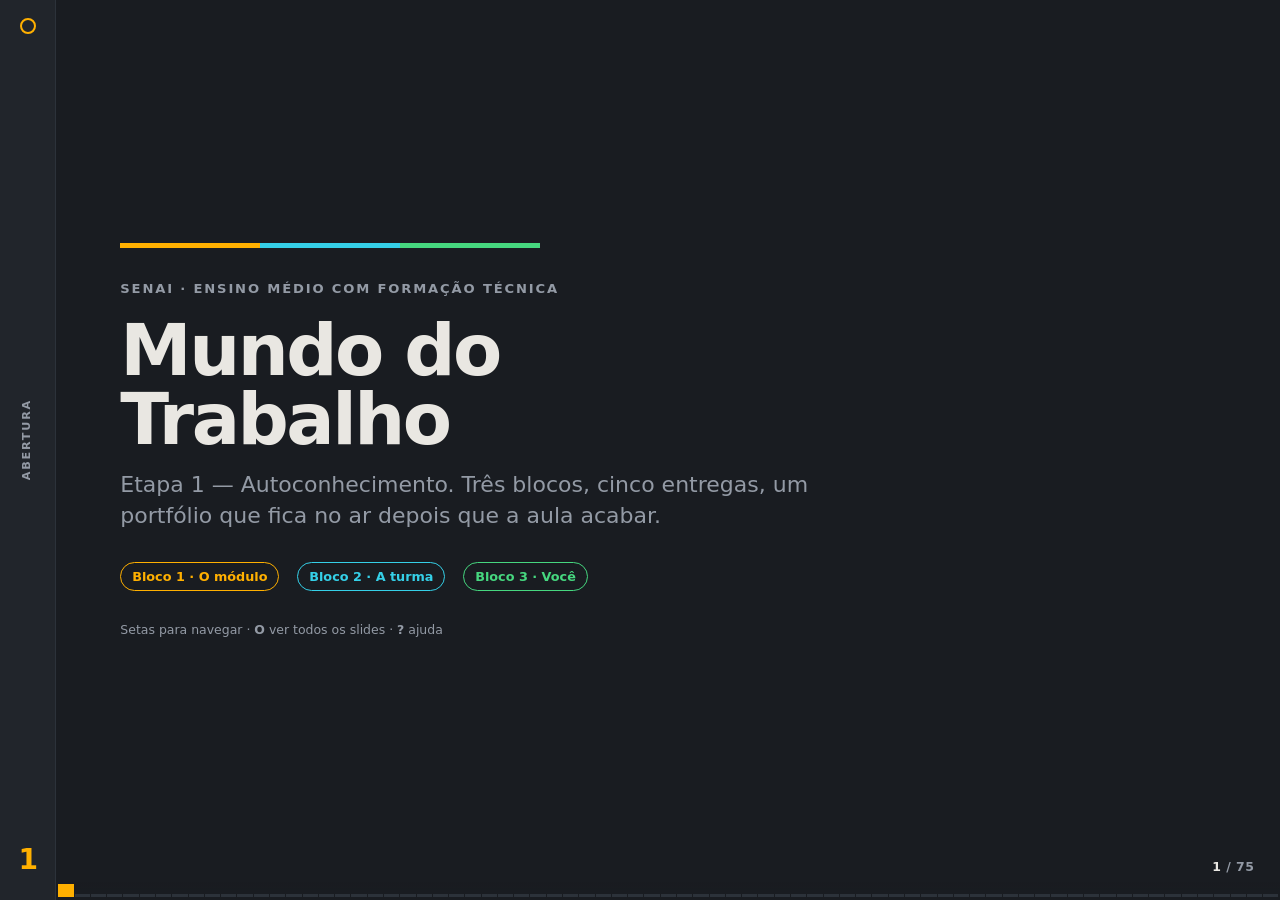
==== index.html @ 7ac19c5e "Apresentacao da Etapa 1 - Autoconhecimento Adaptacao das paginas 19 a 55 do Livro do Estudante (Mund" ====
<!doctype html>
<html lang="pt-BR" data-theme="dark">
<head>
<meta charset="utf-8">
<meta name="viewport" content="width=device-width,initial-scale=1">
<title>Mundo do Trabalho — Etapa 1: Autoconhecimento</title>
<meta name="description" content="Apresentação da Etapa 1 do módulo Mundo do Trabalho, adaptada para a Geração Alpha.">
<link rel="stylesheet" href="assets/style.css">
</head>
<body>

<!-- ====================== CROMO ====================== -->
<aside class="rail" aria-hidden="true">
  <span class="rail__mark"></span>
  <span class="rail__name"></span>
  <span class="rail__num">1</span>
</aside>

<div class="ticks" role="navigation" aria-label="Progresso da apresentação"></div>
<div class="counter" aria-live="off"></div>

<main class="deck">

<!-- ============================================================ ABERTURA -->

<section class="slide slide--cover" data-block="1" data-blockname="ABERTURA" data-title="Capa">
  <div class="slide__body stack-loose">
    <div class="cover__rule"></div>
    <div class="stack">
      <p class="tagline">SENAI · ENSINO MÉDIO COM FORMAÇÃO TÉCNICA</p>
      <h1 class="display">Mundo do<br>Trabalho</h1>
      <p class="subtitle">Etapa 1 — Autoconhecimento. Três blocos, cinco entregas, um portfólio que fica no ar depois que a aula acabar.</p>
    </div>
    <div class="row">
      <span class="chip chip--sinal">Bloco 1 · O módulo</span>
      <span class="chip chip--digital">Bloco 2 · A turma</span>
      <span class="chip chip--voce">Bloco 3 · Você</span>
    </div>
    <p class="tiny">Setas para navegar · <b>O</b> ver todos os slides · <b>?</b> ajuda</p>
  </div>
</section>

<section class="slide" data-block="1" data-blockname="ABERTURA" data-title="Roteiro">
  <div class="slide__body stack-loose">
    <h2 class="title">O caminho até a entrega</h2>
    <div class="grid grid-3">
      <div class="panel panel--sinal stack-tight" data-reveal="1">
        <p class="tagline sinal">BLOCO 1</p>
        <p class="panel__head">Como o módulo funciona</p>
        <p class="small">As três etapas, o que se avalia, e por que seu portfólio vai ser um repositório no GitHub.</p>
      </div>
      <div class="panel panel--digital stack-tight" data-reveal="2">
        <p class="tagline digital">BLOCO 2</p>
        <p class="panel__head">Conhecendo a galera</p>
        <p class="small">Quem é a Geração Alpha, o glossário do módulo e as dinâmicas para a turma se conhecer.</p>
      </div>
      <div class="panel panel--voce stack-tight" data-reveal="3">
        <p class="tagline voce">BLOCO 3</p>
        <p class="panel__head">Autoconhecimento</p>
        <p class="small">As cinco atividades que valem 100 pontos e vão parar na sua landing page.</p>
      </div>
    </div>
    <p class="lead muted" data-reveal="4">No fim de tudo você vai ter um link seu, público, que responde a pergunta mais difícil de uma entrevista: <strong>quem é você?</strong></p>
  </div>
</section>

<!-- ============================================================ BLOCO 1 -->

<section class="slide slide--opener" data-block="1" data-blockname="MUNDO DO TRABALHO" data-title="▸ Abertura do Bloco 1">
  <span class="opener__num">1</span>
  <div class="slide__body stack">
    <div class="hazard"></div>
    <p class="tagline">BLOCO 1</p>
    <h2 class="display">Mundo do<br>Trabalho</h2>
    <p class="subtitle">O que é este módulo, como ele avalia você e onde o seu trabalho vai morar.</p>
  </div>
</section>

<section class="slide" data-block="1" data-blockname="MUNDO DO TRABALHO" data-title="PARTIU! O que é o módulo">
  <div class="slide__body stack-loose">
    <span class="marker">PARTIU!</span>
    <h2 class="title">200 horas para descobrir o que você quer fazer da vida</h2>
    <div class="grid grid--wide-left">
      <p class="lead">O Mundo do Trabalho abre todos os itinerários formativos do novo Ensino Médio. Ele funciona por <strong>desafios</strong>: em vez de decorar conteúdo, você produz coisas — e cada coisa produzida revela algo sobre você.</p>
      <div class="panel panel--sinal stack-tight">
        <p class="panel__head">O objetivo final</p>
        <p class="small">Construir um <strong>Projeto de Vida e Carreira</strong> baseado em quem você realmente é, não no que parece render mais.</p>
      </div>
    </div>
  </div>
  <p class="src">Livro do Estudante, p. 19</p>
</section>

<section class="slide" data-block="1" data-blockname="MUNDO DO TRABALHO" data-title="As três etapas">
  <div class="slide__body stack-loose">
    <h2 class="title">Três etapas, nesta ordem</h2>
    <div class="grid grid-3">
      <button class="flip" data-reveal="1">
        <span class="flip__inner"><span class="flip__face flip__face--front">
          <span class="tagline">ETAPA 1</span>
          <span class="flip__word">Autoconhecimento</span>
          <span class="flip__hint">Clique para ver os objetivos</span>
        </span><span class="flip__face flip__face--back">
          <span class="flip__text">Identificar interesses, sonhos e perspectivas · refletir sobre valores e crenças · reconhecer talentos e habilidades · entender sua singularidade.</span>
        </span></span>
      </button>
      <button class="flip flip--digital" data-reveal="2">
        <span class="flip__inner"><span class="flip__face flip__face--front">
          <span class="tagline">ETAPA 2</span>
          <span class="flip__word">Mundo do Trabalho</span>
          <span class="flip__hint">Clique para ver os objetivos</span>
        </span><span class="flip__face flip__face--back">
          <span class="flip__text">Informação profissional · desenvolvimento das competências exigidas de quem vai trabalhar nos próximos 40 anos.</span>
        </span></span>
      </button>
      <button class="flip flip--voce" data-reveal="3">
        <span class="flip__inner"><span class="flip__face flip__face--front">
          <span class="tagline">ETAPA 3</span>
          <span class="flip__word">Projeto de Vida e Carreira</span>
          <span class="flip__hint">Clique para ver os objetivos</span>
        </span><span class="flip__face flip__face--back">
          <span class="flip__text">Transformar interesses, talentos e potencialidades em um plano concreto — com itinerário, prazo e primeiro passo.</span>
        </span></span>
      </button>
    </div>
    <p class="lead muted" data-reveal="4">Você está começando a Etapa 1 hoje.</p>
  </div>
  <p class="src">Livro do Estudante, p. 19–21</p>
</section>

<section class="slide" data-block="1" data-blockname="MUNDO DO TRABALHO" data-title="Etapa 1 — objetivos">
  <div class="slide__body stack-loose">
    <span class="marker">SE LIGA!</span>
    <h2 class="title">O que a Etapa 1 quer de você</h2>
    <ul class="list">
      <li data-reveal="1">Identificar seus interesses, sonhos, desejos e perspectivas de futuro</li>
      <li data-reveal="2">Refletir sobre os valores e crenças que você carrega — inclusive os que você nunca escolheu</li>
      <li data-reveal="3">Reconhecer talentos, habilidades e inclinações profissionais</li>
      <li data-reveal="4">Melhorar sua relação consigo mesmo e com os outros</li>
      <li data-reveal="5">Entender que você é singular — e que isso importa na hora de escolher um caminho</li>
    </ul>
    <p class="lead voce" data-reveal="6">Dedique tempo a se conhecer. As profissões mudam o tempo todo; você é a única constante do seu projeto.</p>
  </div>
  <p class="src">Livro do Estudante, p. 19</p>
</section>

<section class="slide" data-block="1" data-blockname="MUNDO DO TRABALHO" data-title="Etapa 2 — objetivos">
  <div class="slide__body stack-loose">
    <h2 class="title">O que vem na Etapa 2</h2>
    <div class="grid grid--asym">
      <ul class="list list--digital">
        <li data-reveal="1">Informação profissional: o que cada profissão realmente faz no dia a dia</li>
        <li data-reveal="2">Desenvolvimento das competências que o mercado vai exigir de você</li>
      </ul>
      <div class="panel panel--digital stack-tight" data-reveal="3">
        <p class="panel__head">Por que isso existe</p>
        <p class="small">Ninguém escolhe bem o que não conhece. A maioria das pessoas conhece umas 20 profissões — existem milhares. A Etapa 2 amplia esse repertório antes de você decidir.</p>
      </div>
    </div>
  </div>
  <p class="src">Livro do Estudante, p. 20</p>
</section>

<section class="slide" data-block="1" data-blockname="MUNDO DO TRABALHO" data-title="Etapa 3 — objetivos">
  <div class="slide__body stack-loose">
    <h2 class="title">E na Etapa 3 você monta o plano</h2>
    <p class="lead" data-reveal="1">Você vai transformar seus interesses, talentos, desejos e potencialidades em um <strong>itinerário formativo</strong>: o que estudar, em que ordem, até onde ir.</p>
    <div class="panel panel--voce stack-tight" data-reveal="2">
      <p class="panel__head">Um aviso honesto</p>
      <p class="lead">Esse plano vai mudar. Provavelmente várias vezes. Isso não é falha do plano — é a função dele. Ele serve como ponto de partida e como registro do que você pensava quando começou.</p>
    </div>
  </div>
  <p class="src">Livro do Estudante, p. 21–22</p>
</section>

<section class="slide" data-block="1" data-blockname="MUNDO DO TRABALHO" data-title="O trabalho muda enquanto você estuda">
  <div class="slide__body stack-loose">
    <h2 class="title">O trabalho vai mudar enquanto você estuda</h2>
    <div class="grid grid-3">
      <div class="panel stack-tight" data-reveal="1">
        <p class="panel__head sinal">Profissões que somem</p>
        <p class="small">Tarefas repetitivas e previsíveis são as primeiras a serem automatizadas. Caixa de banco, digitador, operador de telemarketing.</p>
      </div>
      <div class="panel stack-tight" data-reveal="2">
        <p class="panel__head digital">Profissões que mudam de pele</p>
        <p class="small">Continuam existindo, mas com outras ferramentas. Um projetista hoje não desenha como desenhava há dez anos; um radiologista trabalha com IA lendo exames junto.</p>
      </div>
      <div class="panel stack-tight" data-reveal="3">
        <p class="panel__head voce">Profissões que nascem</p>
        <p class="small">Engenheiro de prompt, especialista em ética de IA, técnico em manutenção de drones, gestor de comunidade. Nenhuma existia quando seus pais escolheram carreira.</p>
      </div>
    </div>
    <p class="lead" data-reveal="4">Por isso a pergunta deste módulo não é <em>"que profissão você quer?"</em>. É <strong>"que tipo de problema você gosta de resolver?"</strong> — essa resposta sobrevive às mudanças.</p>
  </div>
  <p class="src">Livro do Estudante, p. 21 · exemplos atualizados</p>
</section>

<section class="slide" data-block="1" data-blockname="MUNDO DO TRABALHO" data-title="DEMORÔ! e BORA LÁ!">
  <div class="slide__body stack-loose">
    <h2 class="title">Como cada etapa funciona na prática</h2>
    <div class="grid grid-2">
      <div class="panel panel--sinal stack" data-reveal="1">
        <span class="marker">DEMORÔ!</span>
        <p class="panel__head">Abre a etapa com uma situação desafiadora</p>
        <p class="small">É o problema que você precisa resolver até o fim da etapa. Tudo o que vem depois serve para chegar lá.</p>
      </div>
      <div class="panel panel--sinal stack" data-reveal="2">
        <span class="marker">BORA LÁ!</span>
        <p class="panel__head">Cada estratégia para chegar lá</p>
        <p class="small">São as atividades. Cada uma produz um resultado concreto — e todo resultado entra no portfólio.</p>
      </div>
    </div>
    <p class="lead muted" data-reveal="3">Nada aqui é atividade solta. Tudo aponta para a mesma entrega.</p>
  </div>
  <p class="src">Livro do Estudante, p. 22</p>
</section>

<section class="slide" data-block="1" data-blockname="MUNDO DO TRABALHO" data-title="Capacidades socioemocionais">
  <div class="slide__body stack-loose">
    <h2 class="title">Três capacidades avaliadas o módulo inteiro</h2>
    <div class="grid grid-3">
      <button class="flip">
        <span class="flip__inner"><span class="flip__face flip__face--front">
          <span class="flip__word">Autonomia</span>
          <span class="flip__hint">Clique para a definição</span>
        </span><span class="flip__face flip__face--back">
          <span class="flip__text">Tomar as próprias decisões, fazer escolhas e agir com independência. É a capacidade de gerir a própria vida com os próprios meios e princípios.</span>
        </span></span>
      </button>
      <button class="flip flip--digital">
        <span class="flip__inner"><span class="flip__face flip__face--front">
          <span class="flip__word">Trabalho em equipe</span>
          <span class="flip__hint">Clique para a definição</span>
        </span><span class="flip__face flip__face--back">
          <span class="flip__text">Manter relações que funcionam: compartilhar informação, trabalhar em parceria, dar e receber feedback, e puxar os outros para a decisão em vez de decidir sozinho.</span>
        </span></span>
      </button>
      <button class="flip flip--voce">
        <span class="flip__inner"><span class="flip__face flip__face--front">
          <span class="flip__word">Resolução de problemas</span>
          <span class="flip__hint">Clique para a definição</span>
        </span><span class="flip__face flip__face--back">
          <span class="flip__text">Executar um trabalho complexo e não rotineiro, para o qual ainda não existe solução conhecida. Ou seja: lidar com o que ninguém te ensinou.</span>
        </span></span>
      </button>
    </div>
    <p class="lead muted">Estas três são, hoje, o que uma máquina ainda não faz por você.</p>
  </div>
  <p class="src">Livro do Estudante, p. 22–23 (Quadro 4)</p>
</section>

<section class="slide" data-block="1" data-blockname="MUNDO DO TRABALHO" data-title="Como você é avaliado">
  <div class="slide__body stack-loose">
    <h2 class="title">Quem avalia o quê</h2>
    <ul class="list">
      <li data-reveal="1"><strong>Você avalia você.</strong> Autoavaliação com base em critérios e rubricas — não em achismo</li>
      <li data-reveal="2"><strong>A equipe avalia a equipe.</strong> Feita em conjunto, com todos presentes</li>
      <li data-reveal="3"><strong>Você avalia os resultados.</strong> Avaliação crítica e individual do que foi produzido</li>
      <li data-reveal="4"><strong>O docente avalia desempenho e resultado.</strong> Usando as três avaliações acima e o seu portfólio</li>
    </ul>
    <p class="lead" data-reveal="5">Repare que <strong>três das quatro avaliações são suas</strong>. Isso é a capacidade "autonomia" sendo treinada na prática.</p>
  </div>
  <p class="src">Livro do Estudante, p. 23</p>
</section>

<section class="slide" data-block="1" data-blockname="MUNDO DO TRABALHO" data-title="O que é portfólio">
  <div class="slide__body stack-loose">
    <h2 class="title">O que é um portfólio</h2>
    <div class="panel panel--sinal">
      <p class="lead">A compilação de <strong>todos</strong> os trabalhos que você realizou: resultados concretizados, registros de visita, resumos, projetos, desenhos, fotos, áudios, vídeos, relatórios e anotações. Pode incluir também ensaios autorreflexivos — textos em que você discute como a experiência mudou a sua vida.</p>
    </div>
    <p class="lead" data-reveal="1">O portfólio não é a pasta onde você guarda o que já fez. É o instrumento que te obriga a <strong>olhar para o que você fez e avaliar</strong>.</p>
  </div>
  <p class="src">Livro do Estudante, p. 24</p>
</section>

<section class="slide" data-block="1" data-blockname="MUNDO DO TRABALHO" data-title="★ Seu portfólio é um repositório GitHub">
  <div class="slide__body stack-loose">
    <span class="marker marker--digital">SE LIGA!</span>
    <h2 class="display">Seu portfólio vai ser<br>um repositório do GitHub</h2>
    <div class="code" style="border-left-color:var(--voce)">portfolio-mundo-trabalho</div>
    <p class="lead">O livro diz que o portfólio pode ser físico ou digital. Nesta turma ele é digital, público e versionado — porque é assim que o trabalho técnico circula no mundo real.</p>
  </div>
  <p class="src">Livro do Estudante, p. 24 · formato definido pela turma</p>
</section>

<section class="slide" data-block="1" data-blockname="MUNDO DO TRABALHO" data-title="Por que GitHub">
  <div class="slide__body stack-loose">
    <h2 class="title">Por que GitHub e não uma pasta no Drive</h2>
    <div class="grid grid-2">
      <div class="panel panel--digital stack-tight" data-reveal="1">
        <p class="panel__head">Tem endereço próprio</p>
        <p class="small">Um link que você manda numa entrevista, numa inscrição de estágio, num processo seletivo. Pasta compartilhada não impressiona ninguém.</p>
      </div>
      <div class="panel panel--digital stack-tight" data-reveal="2">
        <p class="panel__head">Guarda o histórico</p>
        <p class="small">Cada commit tem data. No fim do módulo dá para ver a sua evolução, não só o resultado final. Isso é prova de percurso.</p>
      </div>
      <div class="panel panel--digital stack-tight" data-reveal="3">
        <p class="panel__head">É onde o trabalho técnico vive</p>
        <p class="small">Você está num curso técnico. Aprender a versionar e publicar não é extra — é a ferramenta básica da área.</p>
      </div>
      <div class="panel panel--digital stack-tight" data-reveal="4">
        <p class="panel__head">Não some</p>
        <p class="small">Gratuito, público e fora do seu computador. Se o notebook morrer na semana da entrega, o portfólio continua lá.</p>
      </div>
    </div>
  </div>
</section>

<section class="slide" data-block="1" data-blockname="MUNDO DO TRABALHO" data-title="Criando o repositório">
  <div class="slide__body stack-loose">
    <span class="marker marker--digital">BORA LÁ!</span>
    <h2 class="title">Criando o repositório</h2>
    <ul class="list list--steps">
      <li data-reveal="1">Crie sua conta em <strong>github.com</strong> — use um nome de usuário que você não tenha vergonha de mostrar daqui a cinco anos</li>
      <li data-reveal="2">Clique em <strong>New repository</strong></li>
      <li data-reveal="3">Nome do repositório: <code class="digital">portfolio-mundo-trabalho</code> — exatamente assim, minúsculo e com hífens</li>
      <li data-reveal="4">Marque <strong>Public</strong>. Portfólio privado não é portfólio</li>
      <li data-reveal="5">Marque <strong>Add a README file</strong> e clique em <strong>Create repository</strong></li>
    </ul>
  </div>
</section>

<section class="slide" data-block="1" data-blockname="MUNDO DO TRABALHO" data-title="A estrutura de pastas">
  <div class="slide__body stack-loose">
    <h2 class="title">A estrutura que o repositório vai ter</h2>
    <div class="code">portfolio-mundo-trabalho/
<span class="c-key">├── index.html</span>              <span class="c-dim">sua landing page</span>
<span class="c-key">├── README.md</span>               <span class="c-dim">índice das entregas</span>
├── 02-capa-do-album/
│   ├── capa.png
│   ├── tracklist.md
│   └── <span class="c-key">PROCESSO.md</span>
├── 03-dashboard/
├── 04-arvore-profissoes/
└── 05-ancoras-manifesto/</div>
    <p class="lead muted">Uma pasta por entrega. Sempre o mesmo padrão. Quem abre o seu repositório entende em cinco segundos onde está cada coisa.</p>
  </div>
</section>

<section class="slide" data-block="1" data-blockname="MUNDO DO TRABALHO" data-title="O que é vibe coding">
  <div class="slide__body stack-loose">
    <h2 class="title">Vibe coding</h2>
    <div class="grid grid--wide-left">
      <div class="stack">
        <p class="lead">Você descreve em português o que quer, a IA escreve o código, você testa, não gosta de uma parte, pede para mudar. Repete até ficar bom.</p>
        <p class="lead"><strong>Quem decide ainda é você.</strong> A IA não sabe quem você é, que cor você gosta, o que você quer mostrar primeiro. Ela só escreve rápido.</p>
      </div>
      <div class="panel panel--digital stack-tight">
        <p class="panel__head">Ferramentas</p>
        <p class="small">ChatGPT · Gemini · Copilot · v0. Qualquer uma serve. O que muda o resultado é a qualidade do que você pede.</p>
      </div>
    </div>
    <div class="panel panel--sinal" data-reveal="1">
      <p class="lead">Regra da turma: <strong>você precisa entender cada parte do código que publicar</strong>. Se não entendeu, pergunte à IA o que aquilo faz antes de aceitar. Publicar o que você não entende é colar, não é vibe coding.</p>
    </div>
  </div>
</section>

<section class="slide" data-block="1" data-blockname="MUNDO DO TRABALHO" data-title="★ O prompt da landing page">
  <div class="slide__body stack">
    <span class="marker marker--digital">BORA LÁ!</span>
    <h2 class="title">O prompt inicial da sua landing page</h2>
    <div class="code" id="prompt-landing">Crie uma landing page em um único arquivo index.html (HTML e CSS juntos, sem
bibliotecas externas) que me apresente. Sobre mim:

- Nome: [SEU NOME]
- Idade e cidade: [PREENCHA]
- Curso técnico: [PREENCHA]
- Três coisas que me definem: [PREENCHA]
- O que eu quero fazer no futuro: [PREENCHA]

A página precisa ter:
1. Um topo com meu nome grande, uma frase curta sobre mim e uma foto ou avatar
2. Uma seção "Sobre mim" com 2 parágrafos
3. Uma seção "Minhas entregas" com 5 cards, um para cada atividade do módulo:
   Capa do Meu Álbum, Dashboard Quem Sou Eu, Árvore das Profissões,
   Âncoras de Carreira, e o Manifesto. Cada card tem título, data,
   uma linha sobre o que aprendi e um link para a pasta da entrega
4. Um rodapé com meu contato e o link do meu GitHub

Estilo: [DESCREVA AS CORES E O CLIMA QUE VOCÊ QUER]
Precisa funcionar bem no celular e ter bom contraste para leitura.</div>
    <div class="copyrow">
      <button class="btn btn--digital" data-copy="prompt-landing">Copiar prompt</button>
      <span class="copyrow__ok">Copiado</span>
      <span class="tiny">Preencha os campos entre colchetes antes de enviar. Prompt genérico gera página genérica.</span>
    </div>
  </div>
</section>

<section class="slide" data-block="1" data-blockname="MUNDO DO TRABALHO" data-title="Publicando no GitHub Pages">
  <div class="slide__body stack-loose">
    <h2 class="title">Colocando a página no ar</h2>
    <div class="grid grid--wide-left">
      <ul class="list list--steps">
        <li data-reveal="1">Suba o <code>index.html</code> na raiz do repositório</li>
        <li data-reveal="2">No repositório, abra <strong>Settings › Pages</strong></li>
        <li data-reveal="3">Em <em>Source</em>, escolha a branch <code>main</code> e a pasta <code>/ (root)</code></li>
        <li data-reveal="4">Clique em <strong>Save</strong> e espere cerca de um minuto</li>
      </ul>
      <div class="panel panel--voce stack-tight" data-reveal="5">
        <p class="panel__head">Seu endereço fica sendo</p>
        <p class="code" style="border:0;padding:0;background:none;border-left:0">seu-usuario.github.io/<br>portfolio-mundo-trabalho</p>
        <p class="small">Esse link é a sua entrega. Guarde.</p>
      </div>
    </div>
  </div>
</section>

<section class="slide" data-block="1" data-blockname="MUNDO DO TRABALHO" data-title="★ A regra de ouro">
  <div class="slide__body stack-loose">
    <span class="marker marker--voce">SE LIGA!</span>
    <h2 class="display">Toda atividade feita<br>vira um card na<br>landing page</h2>
    <p class="lead">Sem exceção. Terminou a Capa do Álbum? Sobe a pasta, cria o card, publica. A landing page não é a última tarefa do módulo — ela cresce junto com você, atividade por atividade.</p>
    <div class="row">
      <span class="chip chip--voce">Pasta no repo</span>
      <span class="chip chip--voce">Card na landing page</span>
      <span class="chip chip--voce">Link funcionando</span>
    </div>
  </div>
</section>

<section class="slide" data-block="1" data-blockname="MUNDO DO TRABALHO" data-title="Travou? Fale com o docente">
  <div class="slide__body stack-loose">
    <h2 class="title">Travou em alguma coisa?</h2>
    <p class="lead" data-reveal="1">Sinalize ao docente na hora. Ele consegue intervir imediatamente, dar outra oportunidade e propor outro caminho — inclusive o <strong>Ambiente Virtual de Aprendizagem (AVA)</strong> do módulo, se a escola tiver.</p>
    <div class="panel panel--sinal" data-reveal="2">
      <p class="lead">Dificuldade escondida vira nota baixa três semanas depois. Dificuldade avisada vira intervenção na mesma aula.</p>
    </div>
  </div>
  <p class="src">Livro do Estudante, p. 25</p>
</section>

<section class="slide" data-block="1" data-blockname="MUNDO DO TRABALHO" data-title="FECHÔ! Bloco 1">
  <div class="slide__body stack-loose">
    <span class="marker">FECHÔ!</span>
    <h2 class="title">Do bloco 1 você leva três coisas</h2>
    <ul class="list">
      <li data-reveal="1">O módulo tem três etapas e você está na primeira</li>
      <li data-reveal="2">Autonomia, trabalho em equipe e resolução de problemas são avaliadas o tempo todo</li>
      <li data-reveal="3">Seu portfólio é o repositório <code>portfolio-mundo-trabalho</code>, com landing page publicada</li>
    </ul>
    <p class="lead muted" data-reveal="4">Agora vamos conhecer quem está nesta sala com você.</p>
  </div>
</section>

<!-- ============================================================ BLOCO 2 -->

<section class="slide slide--opener" data-block="2" data-blockname="CONHECENDO A GALERA" data-title="▸ Abertura do Bloco 2">
  <span class="opener__num">2</span>
  <div class="slide__body stack">
    <div class="hazard hazard--digital"></div>
    <p class="tagline">BLOCO 2</p>
    <h2 class="display">Conhecendo<br>a galera</h2>
    <p class="subtitle">Quem é essa turma, que língua a gente fala aqui, e cinco dinâmicas para quebrar o gelo de verdade.</p>
  </div>
</section>

<section class="slide" data-block="2" data-blockname="CONHECENDO A GALERA" data-title="PARTIU! Conhecendo a galera">
  <div class="slide__body stack-loose">
    <span class="marker">PARTIU!</span>
    <h2 class="title">Vínculo antes de conteúdo</h2>
    <p class="lead">Este bloco existe para você conhecer seus colegas e o docente. Não é enrolação de primeira aula: quem se sente pertencente à turma aprende mais, arrisca mais opinião e desiste menos.</p>
    <p class="lead muted">E nas próximas semanas você vai precisar dessa gente — três das cinco atividades passam por trabalho em equipe.</p>
  </div>
  <p class="src">Livro do Estudante, p. 27</p>
</section>

<section class="slide" data-block="2" data-blockname="CONHECENDO A GALERA" data-title="★ Vocês são a Geração Alpha">
  <div class="slide__body stack-loose">
    <p class="tagline">ESPECIALISTAS CHAMAM VOCÊS DE</p>
    <h2 class="display">Geração Alpha</h2>
    <div class="grid grid--wide-left">
      <p class="lead">Nascidos <strong>a partir de 2010</strong>. A primeira geração inteiramente nascida no século XXI — e a primeira que não pegou nem o começo da internet, porque quando vocês chegaram ela já era infraestrutura, como água encanada.</p>
      <div class="panel panel--digital stack-tight">
        <p class="panel__head">Antes de vocês</p>
        <p class="small"><strong>Geração Z</strong> — nascidos entre 1997 e 2010. Viram o smartphone chegar.<br><br><strong>Geração Alpha</strong> — 2010 em diante. Nunca viram um mundo sem ele.</p>
      </div>
    </div>
  </div>
  <p class="src">Livro do Estudante, p. 27, atualizado do recorte da geração Z para a geração Alpha</p>
</section>

<section class="slide" data-block="2" data-blockname="CONHECENDO A GALERA" data-title="O que define a Alpha">
  <div class="slide__body stack-loose">
    <h2 class="title">O que costumam dizer sobre vocês</h2>
    <div class="grid grid-3">
      <div class="panel stack-tight" data-reveal="1">
        <p class="panel__head digital">Tela desde sempre</p>
        <p class="small">O aparelho não é uma ferramenta que você pega. É o lugar onde a vida social, o estudo e o lazer já estão.</p>
      </div>
      <div class="panel stack-tight" data-reveal="2">
        <p class="panel__head digital">Vídeo curto como língua materna</p>
        <p class="small">Vocês aprendem, se informam e se expressam em vídeo antes de em texto. E têm tolerância baixíssima para coisa lenta.</p>
      </div>
      <div class="panel stack-tight" data-reveal="3">
        <p class="panel__head digital">Criar é o normal</p>
        <p class="small">Editar, montar, remixar, publicar. Para gerações anteriores criar conteúdo era profissão; para vocês é conversa.</p>
      </div>
      <div class="panel stack-tight" data-reveal="4">
        <p class="panel__head sinal">Ansiedade alta</p>
        <p class="small">Comparação constante e cobrança por desempenho desde cedo. Vocês são a geração mais consciente de saúde mental — e a mais exposta.</p>
      </div>
      <div class="panel stack-tight" data-reveal="5">
        <p class="panel__head sinal">Causas importam</p>
        <p class="small">Clima, inclusão, saúde mental, trabalho digno. Vocês cobram posicionamento de marca, de escola e de chefe.</p>
      </div>
      <div class="panel stack-tight" data-reveal="6">
        <p class="panel__head sinal">Fronteira geográfica frouxa</p>
        <p class="small">Amizade, referência cultural e oportunidade de trabalho não param na cidade nem no país.</p>
      </div>
    </div>
    <p class="tiny" data-reveal="7">Generalizações servem para começar conversa, não para te descrever. Este módulo inteiro existe para você escrever a sua própria versão.</p>
  </div>
  <p class="src">Livro do Estudante, p. 27–28, reescrito para a geração Alpha</p>
</section>

<section class="slide" data-block="2" data-blockname="CONHECENDO A GALERA" data-title="★ A primeira geração que cresceu com IA">
  <div class="slide__body stack-loose">
    <h2 class="title">A diferença que separa vocês de todo mundo</h2>
    <p class="lead">Vocês são a primeira geração que chega ao mercado de trabalho tendo crescido com <strong>inteligência artificial generativa como coisa banal</strong>. Escrever com IA, gerar imagem, pedir resumo, tirar dúvida às 2 da manhã.</p>
    <div class="grid grid-2">
      <div class="panel panel--voce stack-tight" data-reveal="1">
        <p class="panel__head">A vantagem</p>
        <p class="small">Vocês produzem numa velocidade que nenhuma geração anterior teve na mesma idade. Uma ideia vira protótipo na mesma tarde.</p>
      </div>
      <div class="panel panel--sinal stack-tight" data-reveal="2">
        <p class="panel__head">A armadilha</p>
        <p class="small">Quando qualquer um gera qualquer coisa, o que passa a valer não é ter produzido — é ter <strong>critério</strong>. Saber o que prestou, o que descartar e por quê.</p>
      </div>
    </div>
    <p class="lead" data-reveal="3">Por isso, neste módulo, usar IA não é permitido — é <strong>obrigatório</strong>. E o que vai ser avaliado é o seu critério, não a sua velocidade.</p>
  </div>
</section>

<section class="slide" data-block="2" data-blockname="CONHECENDO A GALERA" data-title="Alpha e trabalho">
  <div class="slide__body stack-loose">
    <h2 class="title">Uma profissão a vida toda? Ninguém aqui acredita nisso</h2>
    <p class="lead" data-reveal="1">Seu avô teve uma profissão. Seu pai ou sua mãe, provavelmente duas ou três. A projeção para vocês é de <strong>carreira em portfólio</strong>: várias funções, algumas ao mesmo tempo, muitas que ainda nem têm nome.</p>
    <div class="panel panel--digital" data-reveal="2">
      <p class="lead">O que isso muda na prática: o que você precisa levar de um trabalho para o próximo não é o cargo. É a <strong>capacidade de aprender rápido</strong> e a <strong>prova do que você já fez</strong>.</p>
    </div>
    <p class="lead voce" data-reveal="3">A prova do que você já fez é exatamente o que a gente vai começar a construir hoje.</p>
  </div>
  <p class="src">Livro do Estudante, p. 28</p>
</section>

<section class="slide" data-block="2" data-blockname="CONHECENDO A GALERA" data-title="★ Quiz: mito ou real?">
  <div class="slide__body stack">
    <h2 class="title">Mito ou real?</h2>
    <div class="quiz">
      <div class="quiz__q" data-answer="real">
        <span class="quiz__text">A Geração Alpha é a primeira inteiramente nascida no século XXI.</span>
        <button class="quiz__opt" data-opt="mito">Mito</button>
        <button class="quiz__opt" data-opt="real">Real</button>
        <span class="quiz__why">Começa em 2010. Quem nasceu em 1999 ainda é geração Z.</span>
      </div>
      <div class="quiz__q" data-answer="mito">
        <span class="quiz__text">Quem nasceu em 2005 é da Geração Alpha.</span>
        <button class="quiz__opt" data-opt="mito">Mito</button>
        <button class="quiz__opt" data-opt="real">Real</button>
        <span class="quiz__why">É geração Z. O corte da Alpha é 2010.</span>
      </div>
      <div class="quiz__q" data-answer="mito">
        <span class="quiz__text">Ser da Geração Alpha já significa saber usar tecnologia.</span>
        <button class="quiz__opt" data-opt="mito">Mito</button>
        <button class="quiz__opt" data-opt="real">Real</button>
        <span class="quiz__why">Saber usar aplicativo não é o mesmo que entender tecnologia. Organizar arquivos, versionar código, escrever um prompt que funciona e checar se a informação é verdadeira — nada disso vem de berço.</span>
      </div>
      <div class="quiz__q" data-answer="real">
        <span class="quiz__text">Espera-se que vocês tenham várias carreiras, não uma só.</span>
        <button class="quiz__opt" data-opt="mito">Mito</button>
        <button class="quiz__opt" data-opt="real">Real</button>
        <span class="quiz__why">Por isso o foco do módulo é autoconhecimento e não a escolha de um cargo.</span>
      </div>
      <div class="quiz__q" data-answer="mito">
        <span class="quiz__text">Usar IA nas atividades deste módulo é proibido.</span>
        <button class="quiz__opt" data-opt="mito">Mito</button>
        <button class="quiz__opt" data-opt="real">Real</button>
        <span class="quiz__why">É obrigatório. Mas toda entrega precisa de um PROCESSO.md dizendo o que você pediu e o que você mudou na resposta da IA.</span>
      </div>
    </div>
  </div>
</section>

<section class="slide" data-block="2" data-blockname="CONHECENDO A GALERA" data-title="Glossário do módulo">
  <div class="slide__body stack-loose">
    <h2 class="title">O glossário deste livro</h2>
    <div class="grid grid-5">
      <button class="flip"><span class="flip__inner">
        <span class="flip__face flip__face--front"><span class="flip__word">PARTIU!</span><span class="flip__hint">Clique</span></span>
        <span class="flip__face flip__face--back"><span class="flip__text">Tem uma introdução chegando.</span></span>
      </span></button>
      <button class="flip"><span class="flip__inner">
        <span class="flip__face flip__face--front"><span class="flip__word">SE LIGA!</span><span class="flip__hint">Clique</span></span>
        <span class="flip__face flip__face--back"><span class="flip__text">Uma orientação para você. Preste atenção nessa.</span></span>
      </span></button>
      <button class="flip"><span class="flip__inner">
        <span class="flip__face flip__face--front"><span class="flip__word">DEMORÔ!</span><span class="flip__hint">Clique</span></span>
        <span class="flip__face flip__face--back"><span class="flip__text">Situação desafiadora. É o problema que abre a etapa.</span></span>
      </span></button>
      <button class="flip"><span class="flip__inner">
        <span class="flip__face flip__face--front"><span class="flip__word">BORA LÁ!</span><span class="flip__hint">Clique</span></span>
        <span class="flip__face flip__face--back"><span class="flip__text">Uma estratégia para trabalhar. Ou seja: mão na massa.</span></span>
      </span></button>
      <button class="flip"><span class="flip__inner">
        <span class="flip__face flip__face--front"><span class="flip__word">FECHÔ!</span><span class="flip__hint">Clique</span></span>
        <span class="flip__face flip__face--back"><span class="flip__text">Fechamento ou conclusão. Hora de amarrar.</span></span>
      </span></button>
    </div>
    <p class="lead muted">Esses cinco marcadores aparecem ao longo de todo o módulo. Quando bater o olho num deles, você já sabe o que vem.</p>
  </div>
  <p class="src">Livro do Estudante, p. 29 (Quadro 5)</p>
</section>

<section class="slide" data-block="2" data-blockname="CONHECENDO A GALERA" data-title="BORA LÁ! Bingo de Autógrafos">
  <div class="slide__body stack-loose">
    <span class="marker">BORA LÁ!</span>
    <h2 class="title">Bingo de Autógrafos</h2>
    <div class="grid grid--wide-left">
      <ul class="list">
        <li data-reveal="1">Você recebe uma folha com características descritas em cada quadrado</li>
        <li data-reveal="2">Sua missão: coletar a assinatura de colegas ao lado das características com as quais eles se identificam</li>
        <li data-reveal="3">Ganha quem preencher a folha inteira primeiro — e gritar <strong>bingo</strong></li>
        <li data-reveal="4">Ao ouvir bingo, todo mundo para de preencher</li>
        <li data-reveal="5">O vencedor conta quem assinou o quê. Depois os outros também compartilham</li>
      </ul>
      <div class="panel panel--sinal stack" data-reveal="6">
        <p class="panel__head">Cronômetro</p>
        <div class="timer" data-timer="480">
          <span class="timer__clock">08:00</span>
          <div class="row">
            <button class="btn" data-timer-toggle>Iniciar</button>
            <button class="btn" data-timer-reset>Zerar</button>
          </div>
        </div>
        <p class="tiny">Aguarde o docente dar o sinal de início.</p>
      </div>
    </div>
  </div>
  <p class="src">Livro do Estudante, p. 29–30</p>
</section>

<section class="slide" data-block="2" data-blockname="CONHECENDO A GALERA" data-title="BORA LÁ! Comunicação Não Violenta">
  <div class="slide__body stack-loose">
    <span class="marker">BORA LÁ!</span>
    <h2 class="title">Comunicação Não Violenta</h2>
    <ul class="list">
      <li data-reveal="1">Siga as orientações do docente, um comando de cada vez</li>
      <li data-reveal="2">Não olhe o desenho do colega. A cada comando, faça a sua parte do desenho</li>
      <li data-reveal="3">No fim, compare seu desenho com o dos outros e procure semelhanças e diferenças</li>
      <li data-reveal="4">A pergunta do debate: <strong>por que os desenhos ficaram diferentes se todos receberam as mesmas instruções?</strong></li>
      <li data-reveal="5">Assista ao filme que o docente vai projetar e anote seus pontos de vista para o debate</li>
    </ul>
    <p class="lead voce" data-reveal="6">Guarde essa resposta. Ela vai explicar metade dos conflitos que você vai ter em trabalho de equipe pelo resto da vida.</p>
  </div>
  <p class="src">Livro do Estudante, p. 30</p>
</section>

<section class="slide" data-block="2" data-blockname="CONHECENDO A GALERA" data-title="BORA LÁ! Entrevista em duplas">
  <div class="slide__body stack-loose">
    <span class="marker">BORA LÁ!</span>
    <h2 class="title">Entrevista para apresentação</h2>
    <div class="grid grid--wide-left">
      <ul class="list">
        <li data-reveal="1">Você recebe metade de uma figura e precisa achar quem está com a outra metade</li>
        <li data-reveal="2">Achou? Essa é a sua dupla. Entreviste seguindo o roteiro ao lado</li>
        <li data-reveal="3">Pode acrescentar perguntas suas. Anote o que precisar lembrar</li>
        <li data-reveal="4">Você apresenta seu colega para a turma. Ele apresenta você</li>
        <li data-reveal="5">Depois, atenção ao filme sobre proteção de dados, segurança na internet e uso de mídias sociais</li>
      </ul>
      <div class="panel panel--digital stack-tight" data-reveal="6">
        <p class="panel__head">Roteiro</p>
        <ul class="list list--digital">
          <li>Nome</li>
          <li>Idade</li>
          <li>Bairro ou cidade onde mora</li>
          <li>Escola em que estudou</li>
          <li>O que gosta de fazer no tempo livre</li>
        </ul>
      </div>
    </div>
    <p class="tiny" data-reveal="7">Fique atento às orientações sobre segurança da informação: nem tudo que você sabe sobre alguém é seu para contar.</p>
  </div>
  <p class="src">Livro do Estudante, p. 31</p>
</section>

<section class="slide" data-block="2" data-blockname="CONHECENDO A GALERA" data-title="BORA LÁ! Ilha do Tesouro">
  <div class="slide__body stack-loose">
    <div class="row">
      <span class="marker">BORA LÁ!</span>
      <span class="chip">Atividade extra — o docente decide se rola</span>
    </div>
    <h2 class="title">Ilha do Tesouro</h2>
    <div class="grid grid--wide-left">
      <ul class="list">
        <li data-reveal="1">Em duplas. Cada dupla recebe <strong>uma única folha de jornal</strong></li>
        <li data-reveal="2">O tesouro está do outro lado da sala. Todas as duplas saem ao mesmo tempo</li>
        <li data-reveal="3">Só se anda pisando na folha. Pisou fora ou rasgou a folha, a dupla está fora</li>
        <li data-reveal="4">No fim, a turma discute o papel do trabalho em equipe para vencer obstáculos</li>
      </ul>
      <div class="panel panel--sinal stack" data-reveal="5">
        <p class="panel__head">A pergunta que fica</p>
        <p class="lead">Saber trabalhar em equipe de forma harmoniosa é uma competência valorizada no mercado de trabalho?</p>
      </div>
    </div>
  </div>
  <p class="src">Livro do Estudante, p. 32</p>
</section>

<section class="slide" data-block="2" data-blockname="CONHECENDO A GALERA" data-title="Apresentação do módulo">
  <div class="slide__body stack-loose">
    <span class="marker">SE LIGA!</span>
    <h2 class="title">O que o docente ainda vai detalhar</h2>
    <ul class="list">
      <li data-reveal="1">O novo Ensino Médio e seus cinco itinerários formativos</li>
      <li data-reveal="2">O objetivo do Mundo do Trabalho dentro do seu curso técnico</li>
      <li data-reveal="3">A estrutura das etapas e a carga horária de cada uma</li>
      <li data-reveal="4">O uso do portfólio como produto de cada etapa</li>
      <li data-reveal="5">A forma de avaliação: critérios e listas de verificação com rubricas</li>
      <li data-reveal="6">Como os resultados viram nota, menção ou conceito</li>
      <li data-reveal="7">O Ambiente Virtual de Aprendizagem (AVA)</li>
    </ul>
    <p class="lead muted" data-reveal="8">Aproveite e tire suas dúvidas agora. Isso é a base de tudo o que vem depois.</p>
  </div>
  <p class="src">Livro do Estudante, p. 32–33</p>
</section>

<section class="slide" data-block="2" data-blockname="CONHECENDO A GALERA" data-title="FECHÔ! Bloco 2">
  <div class="slide__body stack-loose">
    <span class="marker">FECHÔ!</span>
    <h2 class="title">Agora você já sabe com quem está</h2>
    <p class="lead">Guarde os nomes. Nas próximas atividades você vai precisar de colegas para atribuir adjetivos a você, para formar equipe por âncora de carreira e para discutir diferenças em círculo.</p>
    <p class="lead voce" data-reveal="1">Bloco 3 começa agora — e é onde as cinco entregas de verdade aparecem.</p>
  </div>
</section>

<!-- ============================================================ BLOCO 3 -->

<section class="slide slide--opener" data-block="3" data-blockname="ETAPA 1 — AUTOCONHECIMENTO" data-title="▸ Abertura do Bloco 3">
  <span class="opener__num">3</span>
  <div class="slide__body stack">
    <div class="hazard hazard--voce"></div>
    <p class="tagline">BLOCO 3 · ETAPA 1</p>
    <h2 class="display">Auto-<br>conhecimento</h2>
    <p class="subtitle">Cinco entregas. Cem pontos. Um portfólio no ar no fim.</p>
  </div>
</section>

<section class="slide" data-block="3" data-blockname="ETAPA 1 — AUTOCONHECIMENTO" data-title="PARTIU! As capacidades da Etapa 1">
  <div class="slide__body stack-loose">
    <span class="marker">PARTIU!</span>
    <h2 class="title">O que você precisa ser capaz de fazer no fim desta etapa</h2>
    <ul class="list list--voce">
      <li data-reveal="1">Identificar características pessoais próprias, tendo em vista o autoconhecimento</li>
      <li data-reveal="2">Identificar normas e valores sociais relevantes à convivência cidadã</li>
      <li data-reveal="3">Reconhecer as características do trabalho em equipe de forma colaborativa, respeitando as diferenças individuais</li>
    </ul>
    <p class="lead muted" data-reveal="4">Três capacidades. Cinco entregas. Toda entrega alimenta pelo menos uma delas.</p>
  </div>
  <p class="src">Livro do Estudante, p. 35–36 (Quadro 6)</p>
</section>

<section class="slide" data-block="3" data-blockname="ETAPA 1 — AUTOCONHECIMENTO" data-title="O mapa da etapa">
  <div class="slide__body stack" data-tabs>
    <h2 class="title">O mapa da etapa</h2>
    <div class="tabs">
      <button class="tab is-active">Capacidades</button>
      <button class="tab">Conhecimentos</button>
      <button class="tab">Estratégias</button>
      <button class="tab">Resultado</button>
    </div>
    <div class="tabpane is-active">
      <ul class="list list--voce">
        <li>Identificar características pessoais próprias</li>
        <li>Identificar normas e valores sociais relevantes à convivência cidadã</li>
        <li>Reconhecer as características do trabalho em equipe colaborativo</li>
      </ul>
    </div>
    <div class="tabpane">
      <div class="grid grid-3">
        <div class="panel stack-tight"><p class="panel__head voce">Sobre você</p><p class="small">Valores e crenças · talentos e habilidades · sonhos e planos · inclinações profissionais</p></div>
        <div class="panel stack-tight"><p class="panel__head voce">Sobre conviver</p><p class="small">Urbanidade e convivência cidadã · direitos e deveres individuais e coletivos</p></div>
        <div class="panel stack-tight"><p class="panel__head voce">Sobre os outros</p><p class="small">Diferenças individuais · tolerância no convívio social</p></div>
      </div>
    </div>
    <div class="tabpane">
      <div class="grid grid-2">
        <div class="panel panel--sinal stack-tight">
          <p class="panel__head">Obrigatórias — viram nota</p>
          <p class="small">Capa do Meu Álbum · Curtigrama · Quadro de adjetivos · Frases incompletas · Texto sobre urbanidade · Discussão das diferenças individuais · Âncoras de carreira</p>
        </div>
        <div class="panel stack-tight">
          <p class="panel__head">Complementares — em sala</p>
          <p class="small">Alguns minutos de fama · O que eu gostaria de estar fazendo · Árvore das profissões</p>
        </div>
      </div>
    </div>
    <div class="tabpane">
      <div class="panel panel--voce">
        <p class="lead">Portfólio com os resultados das estratégias sobre <strong>como o estudante se vê</strong> ao final desta etapa — publicado como landing page.</p>
      </div>
    </div>
  </div>
  <p class="src">Livro do Estudante, p. 35–36 (Quadro 6)</p>
</section>

<section class="slide" data-block="3" data-blockname="ETAPA 1 — AUTOCONHECIMENTO" data-title="DEMORÔ! A situação desafiadora">
  <div class="slide__body stack-loose">
    <span class="marker">DEMORÔ!</span>
    <h2 class="display">Você é desafiado a<br>conhecer a si mesmo</h2>
    <p class="lead">Escolher profissão não é fácil — ainda mais num mundo de mudança rápida, e ainda mais numa idade em que você está justamente construindo uma identidade.</p>
    <p class="lead">Este período, entre os interesses de criança e as responsabilidades do mundo adulto, exige que você conheça seus <strong>valores e crenças</strong>, seus <strong>sonhos e planos</strong>, seus <strong>talentos e habilidades</strong>. É isso que vai sustentar o Projeto de Vida e Carreira lá na Etapa 3.</p>
    <div class="panel panel--voce">
      <p class="lead">Você é o protagonista. As estratégias são individuais e em equipe, e os resultados se consolidam num portfólio.</p>
    </div>
  </div>
  <p class="src">Livro do Estudante, p. 36</p>
</section>

<section class="slide" data-block="3" data-blockname="ETAPA 1 — AUTOCONHECIMENTO" data-title="★ As cinco entregas — 100 pontos">
  <div class="slide__body stack">
    <h2 class="title">As cinco entregas desta etapa</h2>
    <table class="score">
      <thead><tr><th>Entrega</th><th>O que você produz</th><th>Ferramenta</th><th>Pontos</th></tr></thead>
      <tbody>
        <tr data-reveal="1"><td><strong>1. Portfólio + Landing Page</strong></td><td>Repositório público e página pessoal publicada</td><td>Vibe coding</td><td class="pts">20</td></tr>
        <tr data-reveal="2"><td><strong>2. Capa do Meu Álbum</strong></td><td>Capa autoral, tracklist de 5 faixas e encarte</td><td>Canva ou IA</td><td class="pts">20</td></tr>
        <tr data-reveal="3"><td><strong>3. Dashboard Quem Sou Eu</strong></td><td>Infográfico com Curtigrama, adjetivos e frases</td><td>Canva</td><td class="pts">20</td></tr>
        <tr data-reveal="4"><td><strong>4. Árvore das Profissões 2.0</strong></td><td>Genoprofissiograma e pesquisa sobre o futuro delas</td><td>Canva e IA</td><td class="pts">20</td></tr>
        <tr data-reveal="5"><td><strong>5. Âncoras + Manifesto</strong></td><td>Âncoras tabuladas e manifesto publicado</td><td>IA como editora</td><td class="pts">20</td></tr>
      </tbody>
      <tfoot><tr data-reveal="6"><td colspan="3">Total da Etapa 1</td><td class="pts">100</td></tr></tfoot>
    </table>
  </div>
</section>

<section class="slide" data-block="3" data-blockname="ETAPA 1 — AUTOCONHECIMENTO" data-title="★ A rubrica de todas as entregas">
  <div class="slide__body stack-loose">
    <h2 class="title">Como cada entrega é pontuada</h2>
    <div class="grid grid--wide-left">
      <div class="rubric">
        <div class="rubric__row" data-reveal="1"><span><strong>Conteúdo.</strong> Profundidade, autenticidade, nada genérico</span><b>8 pts</b></div>
        <div class="rubric__row" data-reveal="2"><span><strong>Execução digital.</strong> Legibilidade, capricho, coerência visual</span><b>4 pts</b></div>
        <div class="rubric__row" data-reveal="3"><span><strong>Registro do processo com IA.</strong> O arquivo <code>PROCESSO.md</code></span><b>4 pts</b></div>
        <div class="rubric__row" data-reveal="4"><span><strong>Publicação.</strong> Pasta no repo, card na landing page, link funcionando</span><b>4 pts</b></div>
      </div>
      <div class="ficha stack-tight" data-reveal="5">
        <p class="ficha__pts">20</p>
        <p class="small">pontos por entrega, nas cinco atividades</p>
      </div>
    </div>
    <p class="lead muted" data-reveal="6">Repare: <strong>metade dos pontos não está no conteúdo</strong>. Entregar bem é parte do trabalho, não detalhe.</p>
  </div>
</section>

<section class="slide" data-block="3" data-blockname="ETAPA 1 — AUTOCONHECIMENTO" data-title="★ O arquivo PROCESSO.md">
  <div class="slide__body stack">
    <span class="marker marker--digital">SE LIGA!</span>
    <h2 class="title">Toda entrega vem com um PROCESSO.md</h2>
    <p class="lead">Se todo mundo usa IA, ter produzido deixa de provar qualquer coisa. O que prova aprendizado é você mostrar <strong>o que pediu e o que mudou</strong>.</p>
    <div class="code" id="processo-modelo"># Processo — [nome da atividade]

## O que eu pedi à IA
[cole aqui o prompt exato que você usou]

## O que a IA devolveu
[resuma em 2 ou 3 linhas, ou cole um trecho]

## O que eu mudei e por quê
[o mais importante desta página. O que estava genérico?
 O que não era verdade sobre você? O que você reescreveu,
 cortou ou refez do zero?]

## O que eu aprendi fazendo isso
[2 ou 3 linhas suas, sem IA]</div>
    <div class="copyrow">
      <button class="btn btn--digital" data-copy="processo-modelo">Copiar modelo</button>
      <span class="copyrow__ok">Copiado</span>
      <span class="tiny">Um PROCESSO.md em branco ou com "a IA fez tudo certo" vale zero dos 4 pontos.</span>
    </div>
  </div>
</section>

<section class="slide" data-block="3" data-blockname="ATIVIDADE 1" data-title="◆ ENTREGA 1 — Portfólio + Landing Page">
  <div class="slide__body stack-loose">
    <div class="row">
      <span class="marker marker--voce">ENTREGA 1</span>
      <span class="chip chip--digital">Vibe coding</span>
      <span class="chip chip--digital">Individual</span>
    </div>
    <h2 class="display">Portfólio +<br>Landing Page</h2>
    <div class="grid grid--wide-left">
      <div class="rubric">
        <div class="rubric__row"><span>Repositório <code>portfolio-mundo-trabalho</code> público e organizado nas pastas combinadas</span><b>5 pts</b></div>
        <div class="rubric__row"><span>Landing page publicada e funcionando no GitHub Pages</span><b>5 pts</b></div>
        <div class="rubric__row"><span>Identificação pessoal real — dá para saber quem você é lendo a página</span><b>6 pts</b></div>
        <div class="rubric__row"><span><code>PROCESSO.md</code> com os prompts de vibe coding e o que você ajustou</span><b>4 pts</b></div>
      </div>
      <div class="ficha stack-tight">
        <p class="ficha__pts">20</p>
        <p class="small">Entrega: o link do GitHub Pages funcionando</p>
      </div>
    </div>
  </div>
</section>

<section class="slide" data-block="3" data-blockname="ETAPA 1 — AUTOCONHECIMENTO" data-title="BORA LÁ! Alguns Minutos de Fama">
  <div class="slide__body stack-loose">
    <div class="row">
      <span class="marker">BORA LÁ!</span>
      <span class="chip">Em sala, sem nota</span>
    </div>
    <h2 class="title">Alguns Minutos de Fama</h2>
    <ul class="list list--steps">
      <li data-reveal="1">Imagine que você é uma pessoa famosa. Escreva o nome dela e <strong>três ações</strong> que você faria se fosse ela. Dobre o papel</li>
      <li data-reveal="2">O docente recolhe e redistribui, de modo que cada um fique com a resposta de outro colega</li>
      <li data-reveal="3">Leia e tente adivinhar quem escreveu. Anote o nome do suspeito e, entre parênteses, o seu</li>
      <li data-reveal="4">Recolhe e redistribui de novo</li>
      <li data-reveal="5">Leia em voz alta e diga se concorda com a identificação. Quem discordar levanta a hipótese e justifica</li>
      <li data-reveal="6">No fim, cada um identifica a própria resposta e explica por que escolheu aquela pessoa</li>
    </ul>
    <p class="lead voce" data-reveal="7">Quem você admira diz muito sobre o que você valoriza. Guarde a sua resposta — ela volta na Entrega 2.</p>
  </div>
  <p class="src">Livro do Estudante, p. 37</p>
</section>

<section class="slide" data-block="3" data-blockname="ATIVIDADE 2" data-title="Crença e valores">
  <div class="slide__body stack-loose">
    <h2 class="title">Antes de começar, duas definições</h2>
    <div class="grid grid-2">
      <div class="panel panel--sinal stack-tight">
        <p class="panel__head">Crença</p>
        <p class="small">A ação de acreditar na verdade ou na possibilidade de alguma coisa. Uma opinião adotada com convicção. A crença sempre vai <strong>além do conhecimento</strong>.</p>
        <p class="small muted">"O otimismo vence barreiras" · "honestidade atrai honestidade" · "os ricos são mais felizes" · "não tenho jeito para isso" · "não dá para viver do que se ama" · "você não faz nada direito"</p>
      </div>
      <div class="panel panel--voce stack-tight">
        <p class="panel__head">Valores</p>
        <p class="small">O conjunto de características que determinam <strong>como</strong> uma pessoa se comporta e interage com os outros e com o ambiente.</p>
        <p class="small muted">Honestidade · respeito · autoconfiança · empatia · tolerância às diferenças</p>
      </div>
    </div>
    <p class="lead" data-reveal="1">Repare que na lista de crenças tem coisa boa e coisa ruim. <strong>Algumas crenças suas não foram escolhidas por você</strong> — foram instaladas. Parte desta etapa é descobrir quais.</p>
  </div>
  <p class="src">Livro do Estudante, p. 38</p>
</section>

<section class="slide" data-block="3" data-blockname="ATIVIDADE 2" data-title="★ Do brasão à capa de álbum">
  <div class="slide__body stack-loose">
    <h2 class="title">Do brasão à capa de álbum</h2>
    <div class="grid grid-2">
      <div class="panel stack-tight">
        <p class="panel__head muted">O que o livro propõe</p>
        <p class="small"><strong>Brasão de armas.</strong> Na tradição europeia medieval, um desenho criado sob as leis da heráldica para identificar indivíduos, famílias, clãs, corporações, cidades e nações.</p>
        <p class="small"><strong>Heráldica.</strong> A ciência e a arte de identificar, descrever e criar brasões — ela decifra o significado dos símbolos de uma família ou corporação numa época.</p>
      </div>
      <div class="panel panel--voce stack-tight">
        <p class="panel__head">O que a gente vai fazer</p>
        <p class="small"><strong>Capa de álbum.</strong> A arte que traduz em imagem a identidade de um artista e o conteúdo do disco. Mesma função do brasão: comunicar quem você é sem escrever quem você é.</p>
        <p class="small"><strong>Direção de arte.</strong> O campo que estuda como cor, símbolo e tipografia comunicam identidade. É a heráldica de hoje — e é uma profissão de verdade.</p>
      </div>
    </div>
    <p class="lead voce" data-reveal="1">Mesma lógica, outro século. Um brasão medieval e a capa de um álbum fazem exatamente a mesma coisa: <strong>condensar uma identidade inteira em uma imagem</strong>.</p>
  </div>
  <p class="src">Adaptado do Livro do Estudante, p. 38–40</p>
</section>

<section class="slide" data-block="3" data-blockname="ATIVIDADE 2" data-title="★ As 11 perguntas">
  <div class="slide__body stack-loose">
    <h2 class="title">Antes de desenhar, responda</h2>
    <div class="carousel" data-carousel='["Em que eu acredito?","O que gosto de fazer?","O que eu considero importante?","O que me dá prazer?","O que acho certo?","O que acho errado?","Do que tenho medo?","Como transponho e supero obstáculos?","Se eu tivesse um bilhão de reais, em que eu gastaria?","O que eu mudaria no mundo?","A sua história de vida, seus valores e suas crenças formam quem você é hoje?"]'>
      <p class="carousel__q"></p>
      <div class="carousel__nav">
        <button class="btn" data-car-prev>Anterior</button>
        <button class="btn btn--voce" data-car-next>Próxima</button>
        <span class="carousel__pos"></span>
      </div>
    </div>
    <p class="lead muted">Escreva as respostas. Não precisa mostrar para ninguém — mas o que você vai desenhar sai daqui.</p>
  </div>
  <p class="src">Livro do Estudante, p. 39</p>
</section>

<section class="slide" data-block="3" data-blockname="ATIVIDADE 2" data-title="★ A capa — 6 elementos">
  <div class="slide__body stack-loose">
    <span class="marker marker--voce">BORA LÁ!</span>
    <h2 class="title">A capa do seu álbum tem 6 elementos</h2>
    <div class="anatomy">
      <div class="anat" data-reveal="1"><p class="anat__k">1 · Título do álbum</p><p class="anat__v">Uma frase que resume quem você é agora. Não quem você quer ser — quem você é.</p></div>
      <div class="anat" data-reveal="2"><p class="anat__k">2 · Nome artístico</p><p class="anat__v">Como você quer ser lembrado. Pode ser seu nome, um apelido ou algo inventado.</p></div>
      <div class="anat" data-reveal="3"><p class="anat__k">3 · Imagem central</p><p class="anat__v">O símbolo que melhor te representa. Um objeto, um animal, um lugar, uma forma.</p></div>
      <div class="anat" data-reveal="4"><p class="anat__k">4 · Paleta de 3 cores</p><p class="anat__v">Só três. E você precisa saber dizer o que cada uma significa para você.</p></div>
      <div class="anat" data-reveal="5"><p class="anat__k">5 · Fundo</p><p class="anat__v">De onde você veio: um lugar, uma textura, uma paisagem, uma referência de família.</p></div>
      <div class="anat" data-reveal="6"><p class="anat__k">6 · Selo</p><p class="anat__v">Um adesivo no canto com um valor seu inegociável. Aquele que você não abre mão nem sob pressão.</p></div>
    </div>
    <p class="lead muted" data-reveal="7">Feita no Canva ou com IA de imagem. Se usar IA para gerar a arte, o <code>PROCESSO.md</code> precisa mostrar quantas vezes você refez até ficar parecido com você.</p>
  </div>
</section>

<section class="slide" data-block="3" data-blockname="ATIVIDADE 2" data-title="★ A tracklist">
  <div class="slide__body stack-loose">
    <h2 class="title">E o álbum tem 5 faixas</h2>
    <div class="grid grid-5">
      <div class="panel panel--voce stack-tight" data-reveal="1"><p class="tagline">FAIXA 1</p><p class="panel__head">Uma crença</p><p class="small">Algo em que você acredita mesmo sem prova.</p></div>
      <div class="panel panel--voce stack-tight" data-reveal="2"><p class="tagline">FAIXA 2</p><p class="panel__head">Um valor</p><p class="small">O que guia como você trata as pessoas.</p></div>
      <div class="panel panel--voce stack-tight" data-reveal="3"><p class="tagline">FAIXA 3</p><p class="panel__head">Um talento</p><p class="small">Algo que você faz bem e nem percebe que é difícil.</p></div>
      <div class="panel panel--sinal stack-tight" data-reveal="4"><p class="tagline">FAIXA 4</p><p class="panel__head">Um medo</p><p class="small">A faixa lenta do álbum. Todo disco bom tem uma.</p></div>
      <div class="panel panel--digital stack-tight" data-reveal="5"><p class="tagline">FAIXA 5</p><p class="panel__head">Um sonho</p><p class="small">A faixa que fecha o disco. Onde você quer chegar.</p></div>
    </div>
    <div class="panel" data-reveal="6">
      <p class="lead"><strong>Faixa bônus — <em>feat.</em></strong> Alguém que te influenciou a ser quem você é. Pode ser pessoa real, personagem, artista ou alguém da sua família.</p>
    </div>
    <p class="lead muted" data-reveal="7">Cada faixa precisa de um <strong>título criativo</strong> e <strong>uma linha</strong> explicando. Título tipo "Faixa 1 — Minha crença" perde ponto de conteúdo.</p>
  </div>
</section>

<section class="slide" data-block="3" data-blockname="ATIVIDADE 2" data-title="O encarte e a apresentação">
  <div class="slide__body stack-loose">
    <h2 class="title">O encarte fecha a entrega</h2>
    <div class="grid grid--wide-left">
      <div class="stack">
        <p class="lead">Escreva um parágrafo explicando <strong>a direção de arte</strong> da sua capa: por que essas três cores, por que esse símbolo no centro, por que esse fundo.</p>
        <p class="lead">Este parágrafo é a parte "heráldica" da atividade — é onde você prova que os símbolos foram escolhidos, e não apenas colocados.</p>
      </div>
      <div class="panel panel--sinal stack-tight">
        <p class="panel__head">Na aula de apresentação</p>
        <p class="small">A turma forma um círculo. Cada um apresenta a capa e a tracklist como se fosse o lançamento do álbum, explicando os símbolos e as cores e o que eles significam.</p>
      </div>
    </div>
  </div>
  <p class="src">Livro do Estudante, p. 39</p>
</section>

<section class="slide" data-block="3" data-blockname="ATIVIDADE 2" data-title="◆ ENTREGA 2 — Capa do Meu Álbum">
  <div class="slide__body stack-loose">
    <div class="row">
      <span class="marker marker--voce">ENTREGA 2</span>
      <span class="chip chip--digital">Canva ou IA</span>
      <span class="chip chip--digital">Individual</span>
    </div>
    <h2 class="display">Capa do Meu Álbum</h2>
    <div class="grid grid--wide-left">
      <div class="rubric">
        <div class="rubric__row"><span>Os 6 elementos presentes, e cada um dizendo algo verdadeiro sobre você</span><b>8 pts</b></div>
        <div class="rubric__row"><span>Capa legível, com as 3 cores coerentes e a tracklist bem diagramada</span><b>4 pts</b></div>
        <div class="rubric__row"><span><code>PROCESSO.md</code> com prompts e ajustes</span><b>4 pts</b></div>
        <div class="rubric__row"><span>Pasta <code>02-capa-do-album/</code> e card na landing page</span><b>4 pts</b></div>
      </div>
      <div class="ficha stack-tight">
        <p class="ficha__pts">20</p>
        <p class="small"><code>capa.png</code><br><code>tracklist.md</code><br><code>PROCESSO.md</code></p>
      </div>
    </div>
  </div>
</section>

<section class="slide" data-block="3" data-blockname="ATIVIDADE 3" data-title="★ Curtigrama">
  <div class="slide__body stack-loose">
    <h2 class="title">Curtigrama</h2>
    <p class="lead">Quatro quadrantes cruzando duas perguntas: você gosta? você faz? Cada quadrante revela uma coisa diferente sobre você. <span class="muted">Clique para abrir.</span></p>
    <div class="curti">
      <button class="quad">
        <span class="quad__axis">Gosto e faço</span>
        <span class="quad__name">Realizações</span>
        <span class="quad__desc">Onde você já é você. É aqui que normalmente está o seu talento — e a pista mais forte de profissão.</span>
      </button>
      <button class="quad">
        <span class="quad__axis">Gosto e não faço</span>
        <span class="quad__name">Sonhos</span>
        <span class="quad__desc">O que falta. Pergunte-se por cada item: é falta de tempo, de dinheiro, de coragem ou de permissão?</span>
      </button>
      <button class="quad">
        <span class="quad__axis">Não gosto e faço</span>
        <span class="quad__name">Deveres</span>
        <span class="quad__desc">O preço que você paga. Alguns deveres sustentam suas realizações; outros são só hábito que ninguém revisou.</span>
      </button>
      <button class="quad">
        <span class="quad__axis">Não gosto e não faço</span>
        <span class="quad__name">Valores</span>
        <span class="quad__desc">O que você recusa. É o quadrante mais revelador: o que você não faz nem quando seria fácil diz quem você é.</span>
      </button>
    </div>
    <p class="lead muted"><strong>No mínimo 10 itens em cada quadrante.</strong> Os primeiros 3 são fáceis; os últimos 3 são os que ensinam.</p>
  </div>
  <p class="src">Livro do Estudante, p. 40–41 (Figura 4)</p>
</section>

<section class="slide" data-block="3" data-blockname="ATIVIDADE 3" data-title="★ Quadro de adjetivos">
  <div class="slide__body stack">
    <h2 class="title">Escolha 5 adjetivos que descrevem você</h2>
    <div class="adjgrid" id="adjgrid">
      <button class="adj" data-adj="Lutador">Lutador</button><button class="adj" data-adj="Organizado">Organizado</button><button class="adj" data-adj="Flexível">Flexível</button><button class="adj" data-adj="Disponível">Disponível</button><button class="adj" data-adj="Curioso">Curioso</button><button class="adj" data-adj="Persistente">Persistente</button><button class="adj" data-adj="Compreensivo">Compreensivo</button>
      <button class="adj" data-adj="Honesto">Honesto</button><button class="adj" data-adj="Rápido">Rápido</button><button class="adj" data-adj="Reservado">Reservado</button><button class="adj" data-adj="Alegre">Alegre</button><button class="adj" data-adj="Empreendedor">Empreendedor</button><button class="adj" data-adj="Confiante">Confiante</button><button class="adj" data-adj="Minucioso">Minucioso</button>
      <button class="adj" data-adj="Otimista">Otimista</button><button class="adj" data-adj="Prestativo">Prestativo</button><button class="adj" data-adj="Inovador">Inovador</button><button class="adj" data-adj="Sincero">Sincero</button><button class="adj" data-adj="Sociável">Sociável</button><button class="adj" data-adj="Confiável">Confiável</button><button class="adj" data-adj="Competidor">Competidor</button>
      <button class="adj" data-adj="Sensato">Sensato</button><button class="adj" data-adj="Negociador">Negociador</button><button class="adj" data-adj="Sensível">Sensível</button><button class="adj" data-adj="Audacioso">Audacioso</button><button class="adj" data-adj="Metódico">Metódico</button><button class="adj" data-adj="Entusiasta">Entusiasta</button><button class="adj" data-adj="Responsável">Responsável</button>
    </div>
    <div class="adjbar">
      <span class="adjcount" id="adjcount">0/5</span>
      <span class="small" id="adjout" style="flex:1 1 240px">Nenhum adjetivo escolhido ainda.</span>
      <button class="btn" id="adjreset">Limpar</button>
    </div>
    <p class="tiny">Não sabe o significado de algum? Pesquise antes de escolher — escolher palavra que você não entende é o oposto de autoconhecimento. Depois, em equipe de até 5, atribua adjetivos aos colegas e compare com os que você escolheu para si.</p>
  </div>
  <p class="src">Livro do Estudante, p. 42–43 (Quadro 7)</p>
</section>

<section class="slide" data-block="3" data-blockname="ATIVIDADE 3" data-title="Frases incompletas">
  <div class="slide__body stack">
    <h2 class="title">Frases incompletas</h2>
    <p class="lead">O docente entrega o formulário com 28 frases. Complete de acordo com a visão que você tem de si. Depois troque com uma dupla e identifique as diferenças entre vocês.</p>
    <div class="grid grid-3">
      <div class="panel stack-tight"><p class="small">Quando penso no futuro, eu me vejo…<br>Quando estou num grupo novo, eu me sinto…<br>Sinto-me confortável num grupo em que o líder…<br>Em situações confusas, eu…<br>Eu sou mais feliz quando…</p></div>
      <div class="panel stack-tight"><p class="small">As coisas que mais me descontrolam são…<br>Quando não sou reconhecido, eu…<br>A emoção que mais tenho dificuldade de controlar é…<br>Meu ponto fraco é…<br>Tenho medo de…</p></div>
      <div class="panel stack-tight"><p class="small">Creio em…<br>O que mais me alegra é…<br>A maior esperança que tenho é…<br>A pessoa que mais admiro é…<br>O que mais aprecio em mim é…</p></div>
    </div>
    <p class="lead voce">Para a Entrega 3 você vai escolher <strong>as 5 frases que mais te definem</strong> — não as 5 mais bonitas.</p>
  </div>
  <p class="src">Livro do Estudante, p. 43–44</p>
</section>

<section class="slide" data-block="3" data-blockname="ATIVIDADE 3" data-title="★ O dashboard Quem Sou Eu">
  <div class="slide__body stack-loose">
    <span class="marker marker--voce">BORA LÁ!</span>
    <h2 class="title">Junte tudo num painel só</h2>
    <p class="lead">As três atividades anteriores viram <strong>um infográfico único</strong>, feito no Canva. Não três imagens soltas — uma peça só, desenhada para ser lida de longe.</p>
    <div class="anatomy">
      <div class="anat" data-reveal="1"><p class="anat__k">Curtigrama completo</p><p class="anat__v">Os 4 quadrantes com no mínimo 10 itens cada. Sim, os 40 aparecem.</p></div>
      <div class="anat" data-reveal="2"><p class="anat__k">Você × os outros</p><p class="anat__v">Seus 5 adjetivos de um lado, os 5 que a equipe te deu do outro. O contraste é o conteúdo.</p></div>
      <div class="anat" data-reveal="3"><p class="anat__k">5 frases</p><p class="anat__v">As cinco frases incompletas que mais te definem, completas.</p></div>
    </div>
    <div class="panel panel--sinal" data-reveal="4">
      <p class="lead">E uma conclusão de 3 linhas: <strong>onde a sua percepção bateu com a dos colegas, e onde não bateu.</strong> O que não bateu é o achado mais valioso da atividade.</p>
    </div>
  </div>
</section>

<section class="slide" data-block="3" data-blockname="ATIVIDADE 3" data-title="◆ ENTREGA 3 — Dashboard Quem Sou Eu">
  <div class="slide__body stack-loose">
    <div class="row">
      <span class="marker marker--voce">ENTREGA 3</span>
      <span class="chip chip--digital">Canva</span>
      <span class="chip chip--digital">Individual, com dados da equipe</span>
    </div>
    <h2 class="display">Dashboard<br>Quem Sou Eu</h2>
    <div class="grid grid--wide-left">
      <div class="rubric">
        <div class="rubric__row"><span>Curtigrama com 40 itens, adjetivos comparados e 5 frases, mais a conclusão</span><b>8 pts</b></div>
        <div class="rubric__row"><span>Um painel legível: hierarquia clara, dá para ler no projetor</span><b>4 pts</b></div>
        <div class="rubric__row"><span><code>PROCESSO.md</code></span><b>4 pts</b></div>
        <div class="rubric__row"><span>Pasta <code>03-dashboard/</code> e card na landing page</span><b>4 pts</b></div>
      </div>
      <div class="ficha stack-tight">
        <p class="ficha__pts">20</p>
        <p class="small">Funde três estratégias do livro numa entrega só</p>
      </div>
    </div>
  </div>
</section>

<section class="slide" data-block="3" data-blockname="ETAPA 1 — AUTOCONHECIMENTO" data-title="BORA LÁ! O que eu gostaria de estar fazendo">
  <div class="slide__body stack-loose">
    <div class="row">
      <span class="marker">BORA LÁ!</span>
      <span class="chip">Em sala, sem nota</span>
    </div>
    <h2 class="title">O que eu gostaria de estar fazendo neste momento?</h2>
    <ul class="list list--steps">
      <li data-reveal="1">Formem equipes com o mesmo número de participantes</li>
      <li data-reveal="2">Cada equipe escreve sobre os participantes de <strong>outra</strong> equipe: o que e onde cada um gostaria de estar fazendo agora. Equipe 1 escreve sobre a 2, a 2 sobre a 3, e assim por diante</li>
      <li data-reveal="3">Uma folha por participante, sem identificação</li>
      <li data-reveal="4">A equipe apresenta as folhas. Cada pessoa tenta descobrir qual é a sua e fica em frente a quem está com ela</li>
      <li data-reveal="5">A cada acerto, um ponto para a equipe. Depois todos justificam as escolhas</li>
    </ul>
  </div>
  <p class="src">Livro do Estudante, p. 41–42</p>
</section>

<section class="slide" data-block="3" data-blockname="ATIVIDADE 4" data-title="Árvore das Profissões">
  <div class="slide__body stack-loose">
    <h2 class="title">Árvore das Profissões</h2>
    <div class="grid grid--wide-left">
      <div class="stack">
        <p class="lead">Também chamada de <strong>genoprofissiograma</strong>: uma árvore genealógica em que, no lugar de datas, você anota a <strong>profissão</strong> de cada familiar e o que essa pessoa faz no dia a dia.</p>
        <p class="lead">Quanto mais detalhada, mais você enxerga o que já estava rondando a sua casa antes de você escolher qualquer coisa.</p>
      </div>
      <div class="panel panel--sinal stack-tight">
        <p class="panel__head">Colete antes da aula</p>
        <p class="small">Profissão de cada familiar · as atividades que ele executa · e como <strong>ele mesmo</strong> enxerga a própria profissão.</p>
      </div>
    </div>
  </div>
  <p class="src">Livro do Estudante, p. 47</p>
</section>

<section class="slide" data-block="3" data-blockname="ATIVIDADE 4" data-title="Exemplo de árvore">
  <div class="slide__body stack-loose">
    <h2 class="title">Como ela fica</h2>
    <div class="tree">
      <div class="tree__row">
        <div class="tree__node"><b>Vô Pedro</b><span>Técnico em mecânica</span></div>
        <div class="tree__node"><b>Vó Maria</b><span>Técnica em administração</span></div>
        <div class="tree__node"><b>Vô Paulo</b><span>Técnico em informática</span></div>
        <div class="tree__node"><b>Vó Cida</b><span>Dona de casa</span></div>
      </div>
      <div class="tree__link"></div>
      <div class="tree__row">
        <div class="tree__node"><b>Tia Jessé</b><span>Engenheira química</span></div>
        <div class="tree__node"><b>Tio João</b><span>Técnico em logística</span></div>
        <div class="tree__node"><b>Pai</b><span>Engenheiro mecânico</span></div>
        <div class="tree__node"><b>Mãe</b><span>Técnica em mecânica</span></div>
        <div class="tree__node"><b>Tio Fábio</b><span>Técnico em redes</span></div>
      </div>
      <div class="tree__link"></div>
      <div class="tree__row">
        <div class="tree__node tree__node--me"><b>Eu</b><span>Estudante</span></div>
      </div>
    </div>
  </div>
  <p class="src">Livro do Estudante, p. 47 (Figura 5)</p>
</section>

<section class="slide" data-block="3" data-blockname="ATIVIDADE 4" data-title="★ Árvore 2.0 — e o futuro delas">
  <div class="slide__body stack-loose">
    <span class="marker marker--voce">BORA LÁ!</span>
    <h2 class="title">Árvore 2.0: o que vai acontecer com essas profissões</h2>
    <ul class="list list--steps">
      <li data-reveal="1">Monte a árvore no Canva com <strong>no mínimo 6 familiares</strong> mais você. Cada nó traz nome, profissão e uma atividade que a pessoa executa</li>
      <li data-reveal="2">Escolha <strong>3 dessas profissões</strong> e pergunte à IA: como essa profissão mudou nos últimos 20 anos e o que a IA deve mudar nela nos próximos 10?</li>
      <li data-reveal="3">Confira a resposta em <strong>pelo menos uma fonte real</strong> — notícia, site de associação profissional, entrevista. Cite o link</li>
      <li data-reveal="4">Escreva um parágrafo por profissão em <code>pesquisa.md</code>, dizendo o que a IA acertou, o que ela exagerou e o que a fonte mostrou de diferente</li>
      <li data-reveal="5">Em equipes de 4, compartilhem as árvores: alguma dessas profissões desperta a sua curiosidade? Qual mais chamou a atenção da equipe?</li>
    </ul>
  </div>
</section>

<section class="slide" data-block="3" data-blockname="ATIVIDADE 4" data-title="★ Como checar a IA">
  <div class="slide__body stack-loose">
    <span class="marker marker--digital">SE LIGA!</span>
    <h2 class="title">A IA erra com confiança total</h2>
    <p class="lead">Ela não avisa quando não sabe. Escreve número inventado com a mesma segurança de um número verdadeiro. Por isso a checagem não é burocracia da atividade — é a atividade.</p>
    <div class="grid grid-3">
      <div class="panel panel--digital stack-tight" data-reveal="1"><p class="panel__head">Peça a fonte</p><p class="small">"De onde veio esse dado?" Se ela não souber dizer, trate como palpite.</p></div>
      <div class="panel panel--digital stack-tight" data-reveal="2"><p class="panel__head">Procure por fora</p><p class="small">Busque o dado em um site que existe de verdade. Se não achar em lugar nenhum, provavelmente não existe.</p></div>
      <div class="panel panel--digital stack-tight" data-reveal="3"><p class="panel__head">Desconfie do redondo</p><p class="small">"70% dos empregos vão acabar" é o tipo de frase que circula sem ninguém nunca ter medido.</p></div>
    </div>
    <p class="lead voce" data-reveal="4">Essa é a competência mais valiosa que você leva deste módulo: <strong>saber quando não acreditar</strong>.</p>
  </div>
</section>

<section class="slide" data-block="3" data-blockname="ATIVIDADE 4" data-title="◆ ENTREGA 4 — Árvore das Profissões 2.0">
  <div class="slide__body stack-loose">
    <div class="row">
      <span class="marker marker--voce">ENTREGA 4</span>
      <span class="chip chip--digital">Canva e IA</span>
      <span class="chip chip--digital">Individual, discussão em equipe</span>
    </div>
    <h2 class="display">Árvore das<br>Profissões 2.0</h2>
    <div class="grid grid--wide-left">
      <div class="rubric">
        <div class="rubric__row"><span>Árvore com 6+ familiares e a pesquisa das 3 profissões com fonte checada</span><b>8 pts</b></div>
        <div class="rubric__row"><span>Árvore legível, hierarquia de gerações clara</span><b>4 pts</b></div>
        <div class="rubric__row"><span><code>PROCESSO.md</code> — aqui vale muito o que a IA errou</span><b>4 pts</b></div>
        <div class="rubric__row"><span>Pasta <code>04-arvore-profissoes/</code> e card na landing page</span><b>4 pts</b></div>
      </div>
      <div class="ficha stack-tight">
        <p class="ficha__pts">20</p>
        <p class="small"><code>arvore.png</code><br><code>pesquisa.md</code><br><code>PROCESSO.md</code></p>
      </div>
    </div>
  </div>
</section>

<section class="slide" data-block="3" data-blockname="ATIVIDADE 5" data-title="Cidadania e diferenças">
  <div class="slide__body stack-loose">
    <span class="marker">BORA LÁ!</span>
    <h2 class="title">Discussão coletiva: diferenças e convivência</h2>
    <div class="grid grid--wide-left">
      <div class="stack">
        <p class="lead"><strong>Cidadania</strong> é o conjunto de direitos e deveres que permite a convivência em sociedade. Já pensou como seria sem leis regulando o limite de cada um? O limite do outro é o que vira o seu direito à segurança, à educação, à saúde.</p>
        <p class="lead">Assista ao vídeo sobre como lidar com a diferença, anote o que te chamou atenção e reúna-se em círculo com a turma.</p>
      </div>
      <div class="panel panel--sinal stack-tight">
        <p class="panel__head">Regra do círculo</p>
        <p class="small">Ouça antes de responder. A riqueza da discussão está na diferença de opiniões — se todo mundo concordar, não houve discussão.</p>
      </div>
    </div>
    <p class="lead voce" data-reveal="1">Anote o que você ouviu de diferente do que pensava. Isso vai para o Manifesto da Entrega 5.</p>
  </div>
  <p class="src">Livro do Estudante, p. 45–46</p>
</section>

<section class="slide" data-block="3" data-blockname="ATIVIDADE 5" data-title="Âncoras de carreira">
  <div class="slide__body stack-loose">
    <h2 class="title">Âncoras de carreira</h2>
    <div class="grid grid--wide-left">
      <div class="stack">
        <p class="lead">O conceito é de <strong>Edgar Schein</strong> (1928–2023), professor da MIT Sloan School of Management e um dos nomes centrais do estudo de cultura organizacional. Ele cunhou os termos "âncora de carreira" e "contrato psicológico".</p>
        <p class="lead">A âncora de carreira é o reflexo de tudo o que você acumulou de experiência. Ela representa o seu "eu" na essência e evidencia seus ideais em relação ao trabalho. Uma pessoa pode ter várias.</p>
      </div>
      <div class="panel panel--digital stack-tight">
        <p class="panel__head">Por que "âncora"</p>
        <p class="small">Porque é o que te segura. Quando você precisa escolher entre dois empregos e não sabe explicar por que um incomoda, é a âncora falando.</p>
      </div>
    </div>
  </div>
  <p class="src">Livro do Estudante, p. 48–49</p>
</section>

<section class="slide" data-block="3" data-blockname="ATIVIDADE 5" data-title="Aplicando o questionário">
  <div class="slide__body stack-loose">
    <span class="marker">SE LIGA!</span>
    <h2 class="title">Como aplicar o questionário</h2>
    <ul class="list list--steps">
      <li data-reveal="1">Responda os itens de acordo com a legenda fornecida pelo docente</li>
      <li data-reveal="2">Responda <strong>individualmente e sem trocar ideia</strong>. Não vale colar, e sinceridade aqui é o único jeito de o resultado servir para alguma coisa</li>
      <li data-reveal="3">Transponha os resultados para a folha de Tabulação das Âncoras de Carreira</li>
      <li data-reveal="4">Peça ao docente a Descrição das Âncoras (Anexo B) para interpretar o seu resultado</li>
      <li data-reveal="5">Junte-se a 3 colegas que tiveram <strong>a mesma âncora</strong> e listem juntos profissões aderentes ao resultado</li>
      <li data-reveal="6">Apresentem à turma as âncoras e as profissões que vocês identificaram</li>
    </ul>
    <p class="lead muted" data-reveal="7">Ainda vai sobrar dúvida. Isso faz parte — escolha profissional não fecha numa etapa.</p>
  </div>
  <p class="src">Livro do Estudante, p. 49–50</p>
</section>

<section class="slide" data-block="3" data-blockname="ATIVIDADE 5" data-title="★ O Manifesto">
  <div class="slide__body stack-loose">
    <span class="marker marker--voce">BORA LÁ!</span>
    <h2 class="title">O Manifesto</h2>
    <div class="panel panel--voce">
      <p class="lead">Tema, direto do livro: <strong>"Como meus valores, crenças, talentos e habilidades identificados podem ou não contribuir para a urbanidade e a convivência cidadã."</strong></p>
    </div>
    <p class="lead">De 400 a 600 palavras, publicado <strong>dentro da sua landing page</strong> — não num arquivo à parte. É o texto que amarra tudo o que você descobriu nesta etapa.</p>
    <div class="grid grid-3">
      <div class="panel stack-tight" data-reveal="1"><p class="panel__head sinal">Versão 1 — sua</p><p class="small">Escreva primeiro, sozinho, do jeito que sair. Salve essa versão.</p></div>
      <div class="panel stack-tight" data-reveal="2"><p class="panel__head digital">Versão 2 — com a IA</p><p class="small">Peça revisão de clareza e estrutura. Nunca peça para ela escrever por você.</p></div>
      <div class="panel stack-tight" data-reveal="3"><p class="panel__head voce">Versão 3 — final</p><p class="small">Você decide o que aceitar. As três versões vão no <code>PROCESSO.md</code>.</p></div>
    </div>
    <p class="lead muted" data-reveal="4">Se a versão 3 for igual à versão 2, você virou revisor da IA. É para ser o contrário.</p>
  </div>
  <p class="src">Livro do Estudante, p. 45</p>
</section>

<section class="slide" data-block="3" data-blockname="ATIVIDADE 5" data-title="◆ ENTREGA 5 — Âncoras + Manifesto">
  <div class="slide__body stack-loose">
    <div class="row">
      <span class="marker marker--voce">ENTREGA 5</span>
      <span class="chip chip--digital">IA como editora</span>
      <span class="chip chip--digital">Individual, equipe por âncora</span>
    </div>
    <h2 class="display">Âncoras de Carreira<br>+ Manifesto</h2>
    <div class="grid grid--wide-left">
      <div class="rubric">
        <div class="rubric__row"><span>Âncoras tabuladas, profissões aderentes listadas e manifesto que conecta tudo à Etapa 1</span><b>8 pts</b></div>
        <div class="rubric__row"><span>Manifesto legível na landing page: títulos, parágrafos curtos, bom contraste</span><b>4 pts</b></div>
        <div class="rubric__row"><span><code>PROCESSO.md</code> com as três versões do texto</span><b>4 pts</b></div>
        <div class="rubric__row"><span>Pasta <code>05-ancoras-manifesto/</code> e manifesto publicado na página</span><b>4 pts</b></div>
      </div>
      <div class="ficha stack-tight">
        <p class="ficha__pts">20</p>
        <p class="small"><code>tabulacao.png</code><br><code>manifesto.md</code><br><code>PROCESSO.md</code></p>
      </div>
    </div>
  </div>
</section>

<!-- ===================================================== AVALIAÇÃO -->

<section class="slide" data-block="3" data-blockname="ETAPA 1 — AUTOCONHECIMENTO" data-title="Avaliação do desempenho">
  <div class="slide__body stack-loose">
    <span class="marker">FECHÔ!</span>
    <h2 class="title">Avaliação do desempenho e dos resultados</h2>
    <ul class="list">
      <li data-reveal="1">Avalie o <strong>seu</strong> desempenho como participante na equipe</li>
      <li data-reveal="2">Avaliem, em equipe, o desempenho de cada participante</li>
      <li data-reveal="3">Identifiquem juntos as possibilidades de melhoria em trabalhos em equipe</li>
      <li data-reveal="4">Avaliem o desempenho da equipe como um todo</li>
      <li data-reveal="5">Consolide os resultados da avaliação crítica individual e coletiva e inclua no portfólio</li>
    </ul>
    <p class="lead voce" data-reveal="6">E, individualmente, faça a avaliação crítica dos resultados obtidos com <strong>todas</strong> as estratégias desta etapa.</p>
  </div>
  <p class="src">Livro do Estudante, p. 50</p>
</section>

<section class="slide" data-block="3" data-blockname="ETAPA 1 — AUTOCONHECIMENTO" data-title="Rubricas — Autonomia">
  <div class="slide__body stack" data-tabs>
    <div class="row"><h2 class="title">Rubricas — Autonomia</h2><span class="chip chip--sinal">Capacidade socioemocional</span></div>
    <div class="tabs">
      <button class="tab is-active">Autodidatismo</button>
      <button class="tab">Autoavaliação</button>
      <button class="tab">Flexibilidade</button>
      <button class="tab">Responsabilidade</button>
    </div>
    <div class="tabpane is-active"><div class="grid grid-4">
      <div class="panel stack-tight"><p class="tagline">NÍVEL 1</p><p class="small">Não busca outras fontes de estudo além das fornecidas em aula.</p></div>
      <div class="panel stack-tight"><p class="tagline">NÍVEL 2</p><p class="small">Busca outras fontes, se for cobrado.</p></div>
      <div class="panel stack-tight"><p class="tagline">NÍVEL 3</p><p class="small">Busca espontaneamente outras fontes além das fornecidas.</p></div>
      <div class="panel panel--voce stack-tight"><p class="tagline voce">NÍVEL 4</p><p class="small">Propõe novas fontes de estudo e pesquisa para a turma.</p></div>
    </div></div>
    <div class="tabpane"><div class="grid grid-4">
      <div class="panel stack-tight"><p class="tagline">NÍVEL 1</p><p class="small">Não consegue descrever o que se espera do próprio desempenho.</p></div>
      <div class="panel stack-tight"><p class="tagline">NÍVEL 2</p><p class="small">Descreve o desempenho, mas sem relacioná-lo a um referencial.</p></div>
      <div class="panel stack-tight"><p class="tagline">NÍVEL 3</p><p class="small">Relaciona o desempenho a um ideal desejável, sem usar referencial.</p></div>
      <div class="panel panel--voce stack-tight"><p class="tagline voce">NÍVEL 4</p><p class="small">Relaciona o desempenho ao ideal descrito no perfil de referência.</p></div>
    </div></div>
    <div class="tabpane"><div class="grid grid-4">
      <div class="panel stack-tight"><p class="tagline">NÍVEL 1</p><p class="small">Resiste teimosamente às mudanças e não aceita pontos de vista diferentes.</p></div>
      <div class="panel stack-tight"><p class="tagline">NÍVEL 2</p><p class="small">Tem dificuldade de argumentar e também não aceita o ponto de vista do outro.</p></div>
      <div class="panel stack-tight"><p class="tagline">NÍVEL 3</p><p class="small">Argumenta a favor da própria postura e tenta adequar outros pontos de vista ao seu.</p></div>
      <div class="panel panel--voce stack-tight"><p class="tagline voce">NÍVEL 4</p><p class="small">Adota novas posições e pontos de vista em consenso com a equipe.</p></div>
    </div></div>
    <div class="tabpane"><div class="grid grid-4">
      <div class="panel stack-tight"><p class="tagline">NÍVEL 1</p><p class="small">Rejeita as consequências das próprias escolhas e culpa outra pessoa ou a circunstância.</p></div>
      <div class="panel stack-tight"><p class="tagline">NÍVEL 2</p><p class="small">Julga que as consequências são injustas e busca desculpas ou justificativas.</p></div>
      <div class="panel stack-tight"><p class="tagline">NÍVEL 3</p><p class="small">Entende a relação causa-efeito das escolhas, mas não assume as consequências.</p></div>
      <div class="panel panel--voce stack-tight"><p class="tagline voce">NÍVEL 4</p><p class="small">Entende a relação causa-efeito e assume as consequências das próprias decisões.</p></div>
    </div></div>
  </div>
  <p class="src">Livro do Estudante, p. 52 (Quadro 9)</p>
</section>

<section class="slide" data-block="3" data-blockname="ETAPA 1 — AUTOCONHECIMENTO" data-title="Rubricas — Trabalho em equipe">
  <div class="slide__body stack" data-tabs>
    <div class="row"><h2 class="title">Rubricas — Trabalho em equipe</h2><span class="chip chip--digital">Capacidade socioemocional</span></div>
    <div class="tabs">
      <button class="tab is-active">Foco na atividade</button>
      <button class="tab">Comprometimento</button>
      <button class="tab">Cumprimento de prazo</button>
      <button class="tab">Relacionamento</button>
    </div>
    <div class="tabpane is-active"><div class="grid grid-4">
      <div class="panel stack-tight"><p class="tagline">NÍVEL 1</p><p class="small">Raramente se dedica a executar as atividades e realizar as entregas.</p></div>
      <div class="panel stack-tight"><p class="tagline">NÍVEL 2</p><p class="small">Algumas vezes se dedica a executar as atividades e entregas.</p></div>
      <div class="panel stack-tight"><p class="tagline">NÍVEL 3</p><p class="small">A maior parte do tempo se dedica às atividades e entregas.</p></div>
      <div class="panel panel--voce stack-tight"><p class="tagline voce">NÍVEL 4</p><p class="small">Mantém-se consistentemente dedicado às atividades e entregas.</p></div>
    </div></div>
    <div class="tabpane"><div class="grid grid-4">
      <div class="panel stack-tight"><p class="tagline">NÍVEL 1</p><p class="small">Deixa que os outros façam as partes que lhe cabem.</p></div>
      <div class="panel stack-tight"><p class="tagline">NÍVEL 2</p><p class="small">Executa a sua parte somente quando cobrado pela equipe.</p></div>
      <div class="panel stack-tight"><p class="tagline">NÍVEL 3</p><p class="small">Executa a sua parte com boa vontade e responsabilidade.</p></div>
      <div class="panel panel--voce stack-tight"><p class="tagline voce">NÍVEL 4</p><p class="small">Executa a sua parte e ainda incentiva os outros participantes.</p></div>
    </div></div>
    <div class="tabpane"><div class="grid grid-4">
      <div class="panel stack-tight"><p class="tagline">NÍVEL 1</p><p class="small">Não entrega as atividades.</p></div>
      <div class="panel stack-tight"><p class="tagline">NÍVEL 2</p><p class="small">Raramente entrega após o prazo, e sempre justifica.</p></div>
      <div class="panel stack-tight"><p class="tagline">NÍVEL 3</p><p class="small">Entrega sempre após o prazo previsto e justifica.</p></div>
      <div class="panel panel--voce stack-tight"><p class="tagline voce">NÍVEL 4</p><p class="small">Entrega as atividades no prazo previsto.</p></div>
    </div></div>
    <div class="tabpane"><div class="grid grid-4">
      <div class="panel stack-tight"><p class="tagline">NÍVEL 1</p><p class="small">Não participa de discussões, não respeita a vez dos outros e não interage com a equipe.</p></div>
      <div class="panel stack-tight"><p class="tagline">NÍVEL 2</p><p class="small">Participa só quando solicitado; raramente respeita a vez de falar ou presta atenção.</p></div>
      <div class="panel stack-tight"><p class="tagline">NÍVEL 3</p><p class="small">Participa ativamente, às vezes se desvia do tema, presta atenção quando advertido.</p></div>
      <div class="panel panel--voce stack-tight"><p class="tagline voce">NÍVEL 4</p><p class="small">Inicia e propõe discussões, escuta com atenção e promove interação na equipe.</p></div>
    </div></div>
  </div>
  <p class="src">Livro do Estudante, p. 53 (Quadro 10)</p>
</section>

<section class="slide" data-block="3" data-blockname="ETAPA 1 — AUTOCONHECIMENTO" data-title="Rubricas — Resolução de problemas">
  <div class="slide__body stack" data-tabs>
    <div class="row"><h2 class="title">Rubricas — Resolução de problemas</h2><span class="chip chip--voce">Capacidade socioemocional</span></div>
    <div class="tabs">
      <button class="tab is-active">Identificar o problema</button>
      <button class="tab">Identificar as causas</button>
      <button class="tab">Propor soluções</button>
      <button class="tab">Implementar</button>
      <button class="tab">Avaliar o resultado</button>
    </div>
    <div class="tabpane is-active"><div class="grid grid-4">
      <div class="panel stack-tight"><p class="tagline">NÍVEL 1</p><p class="small">Não identifica problemas nem em contextos definidos e previsíveis.</p></div>
      <div class="panel stack-tight"><p class="tagline">NÍVEL 2</p><p class="small">Às vezes identifica problemas em contextos definidos e previsíveis.</p></div>
      <div class="panel stack-tight"><p class="tagline">NÍVEL 3</p><p class="small">Identifica em contextos previsíveis e, às vezes, em contextos imprevisíveis.</p></div>
      <div class="panel panel--voce stack-tight"><p class="tagline voce">NÍVEL 4</p><p class="small">Identifica problemas em contextos diversos e imprevisíveis.</p></div>
    </div></div>
    <div class="tabpane"><div class="grid grid-4">
      <div class="panel stack-tight"><p class="tagline">NÍVEL 1</p><p class="small">Não identifica as causas dos problemas.</p></div>
      <div class="panel stack-tight"><p class="tagline">NÍVEL 2</p><p class="small">Às vezes identifica as causas de problemas simples.</p></div>
      <div class="panel stack-tight"><p class="tagline">NÍVEL 3</p><p class="small">Identifica sempre as causas de problemas simples e, às vezes, de complexos.</p></div>
      <div class="panel panel--voce stack-tight"><p class="tagline voce">NÍVEL 4</p><p class="small">Identifica as causas de problemas simples e complexos.</p></div>
    </div></div>
    <div class="tabpane"><div class="grid grid-4">
      <div class="panel stack-tight"><p class="tagline">NÍVEL 1</p><p class="small">Não propõe soluções a problemas.</p></div>
      <div class="panel stack-tight"><p class="tagline">NÍVEL 2</p><p class="small">Às vezes propõe soluções para problemas simples.</p></div>
      <div class="panel stack-tight"><p class="tagline">NÍVEL 3</p><p class="small">Propõe soluções para problemas simples e, às vezes, para complexos.</p></div>
      <div class="panel panel--voce stack-tight"><p class="tagline voce">NÍVEL 4</p><p class="small">Propõe soluções para problemas simples e complexos.</p></div>
    </div></div>
    <div class="tabpane"><div class="grid grid-4">
      <div class="panel stack-tight"><p class="tagline">NÍVEL 1</p><p class="small">Não coloca em prática soluções dos problemas.</p></div>
      <div class="panel stack-tight"><p class="tagline">NÍVEL 2</p><p class="small">Às vezes coloca em prática soluções para problemas simples.</p></div>
      <div class="panel stack-tight"><p class="tagline">NÍVEL 3</p><p class="small">Coloca em prática soluções simples e, às vezes, complexas.</p></div>
      <div class="panel panel--voce stack-tight"><p class="tagline voce">NÍVEL 4</p><p class="small">Coloca em prática soluções para problemas simples e complexos.</p></div>
    </div></div>
    <div class="tabpane"><div class="grid grid-4">
      <div class="panel stack-tight"><p class="tagline">NÍVEL 1</p><p class="small">Não avalia a efetividade da solução implantada.</p></div>
      <div class="panel stack-tight"><p class="tagline">NÍVEL 2</p><p class="small">Às vezes avalia a efetividade da solução para problemas simples.</p></div>
      <div class="panel stack-tight"><p class="tagline">NÍVEL 3</p><p class="small">Avalia a efetividade em problemas simples e, às vezes, em complexos.</p></div>
      <div class="panel panel--voce stack-tight"><p class="tagline voce">NÍVEL 4</p><p class="small">Avalia a efetividade da solução em problemas simples e complexos.</p></div>
    </div></div>
  </div>
  <p class="src">Livro do Estudante, p. 54 (Quadro 11)</p>
</section>

<section class="slide" data-block="3" data-blockname="ETAPA 1 — AUTOCONHECIMENTO" data-title="★ Checklist da entrega final">
  <div class="slide__body stack">
    <div class="row row--between">
      <h2 class="title">Entrega final da Etapa 1</h2>
      <button class="btn" id="entregareset">Zerar</button>
    </div>
    <div class="checks" id="entrega">
      <button class="check" data-item="a1"><span class="check__box"></span><span class="check__label">Landing page publicada no GitHub Pages</span><span class="check__pts">20</span></button>
      <button class="check" data-item="a2"><span class="check__box"></span><span class="check__label">Capa do Meu Álbum, tracklist e encarte</span><span class="check__pts">20</span></button>
      <button class="check" data-item="a3"><span class="check__box"></span><span class="check__label">Dashboard Quem Sou Eu</span><span class="check__pts">20</span></button>
      <button class="check" data-item="a4"><span class="check__box"></span><span class="check__label">Árvore das Profissões 2.0 e pesquisa</span><span class="check__pts">20</span></button>
      <button class="check" data-item="a5"><span class="check__box"></span><span class="check__label">Âncoras de Carreira e Manifesto</span><span class="check__pts">20</span></button>
      <button class="check" data-item="r"><span class="check__box"></span><span class="check__label">README.md com o índice das entregas</span></button>
      <button class="check" data-item="f"><span class="check__box"></span><span class="check__label">Registro de Alguns Minutos de Fama</span></button>
      <button class="check" data-item="g"><span class="check__box"></span><span class="check__label">Registro de O que eu gostaria de estar fazendo</span></button>
      <button class="check" data-item="d"><span class="check__box"></span><span class="check__label">Anotações da discussão sobre diferenças individuais</span></button>
      <button class="check" data-item="aa"><span class="check__box"></span><span class="check__label">Autoavaliação</span></button>
      <button class="check" data-item="ae"><span class="check__box"></span><span class="check__label">Avaliação da equipe</span></button>
      <button class="check" data-item="ac"><span class="check__box"></span><span class="check__label">Avaliação crítica individual dos resultados</span></button>
    </div>
    <div class="progressbar"><div class="progressbar__fill" id="entregafill"></div></div>
    <p class="small" id="entregalabel">0 de 12 itens no portfolio</p>
  </div>
  <p class="src">Livro do Estudante, p. 55 (Quadro 12), ampliado</p>
</section>

<section class="slide slide--cover" data-block="3" data-blockname="ETAPA 1 — AUTOCONHECIMENTO" data-title="FECHÔ! Encerramento">
  <div class="slide__body stack-loose">
    <div class="cover__rule"></div>
    <span class="marker">FECHÔ!</span>
    <h2 class="display">No fim desta etapa<br>você vai ter um link</h2>
    <p class="subtitle">Um endereço público, feito por você, que responde quem você é — com cinco entregas que provam. Guarde esse link: ele vai crescer nas Etapas 2 e 3, e ainda vai estar lá quando você se candidatar ao primeiro estágio.</p>
    <div class="row">
      <button class="btn btn--voce" data-goto="42">Rever as 5 entregas</button>
      <button class="btn" data-goto="74">Abrir o checklist</button>
      <button class="btn" data-goto="1">Voltar ao início</button>
    </div>
  </div>
</section>

</main>

<!-- ====================== VISÃO GERAL ====================== -->
<div class="overview" role="dialog" aria-label="Todos os slides">
  <div class="row row--between">
    <div>
      <h2 class="title" style="font-size:clamp(1.3rem,2vw,1.9rem)">Todos os slides</h2>
      <p class="tiny">Clique em um slide para ir até ele</p>
    </div>
    <button class="btn" data-overview-close>Fechar</button>
  </div>
  <div class="overview__grid"></div>
</div>

<!-- ====================== AJUDA ====================== -->
<div class="help" role="dialog" aria-label="Atalhos de teclado">
  <div class="help__box">
    <h2 class="title" style="font-size:clamp(1.4rem,2.2vw,2.1rem)">Atalhos</h2>
    <div class="keys">
      <kbd>→</kbd><span>Avançar (revela item por item)</span>
      <kbd>←</kbd><span>Voltar</span>
      <kbd>↓</kbd><span>Pular para o próximo slide inteiro</span>
      <kbd>Espaço</kbd><span>Avançar</span>
      <kbd>O</kbd><span>Ver todos os slides</span>
      <kbd>F</kbd><span>Tela cheia</span>
      <kbd>T</kbd><span>Alternar tema claro e escuro</span>
      <kbd>Home</kbd><span>Primeiro slide</span>
      <kbd>End</kbd><span>Último slide</span>
      <kbd>Esc</kbd><span>Fechar esta janela</span>
    </div>
    <p class="small" style="margin-top:1.4em">O endereço da barra guarda o slide atual. Se fechar sem querer, é só reabrir o link.</p>
    <p style="margin-top:1.4em"><button class="btn" data-help-close>Entendi</button></p>
  </div>
</div>

<script src="assets/app.js"></script>
</body>
</html>
---- assets/style.css ----
/* ==========================================================================
   MUNDO DO TRABALHO — Etapa 1: Autoconhecimento
   Sistema visual "Painel de Oficina"
   Sem dependencias externas. Funciona offline, via file://
   ========================================================================== */

/* --- Tokens ------------------------------------------------------------- */
:root{
  /* Chapa de maquina */
  --graphite:#191C21;
  --panel:#21252B;
  --panel-2:#2A2F36;
  --edge:#3A414B;
  --edge-soft:#2C323A;

  /* Tinta */
  --chalk:#E9E7E2;
  --zinc:#939AA5;

  /* Tres vozes na sala */
  --sinal:#FFB000;     /* a voz do curriculo: PARTIU! SE LIGA! DEMORO! BORA LA! FECHO! */
  --digital:#35D0E8;   /* a camada digital: GitHub, IA, Canva, portfolio */
  --voce:#46D77F;      /* voce: suas respostas, seu progresso, concluido */

  --sinal-dim:rgba(255,176,0,.14);
  --digital-dim:rgba(53,208,232,.13);
  --voce-dim:rgba(70,215,127,.13);

  --rail:clamp(46px, 4.4vw, 76px);
  --pad-x:clamp(28px, 5vw, 92px);
  --pad-y:clamp(26px, 4.4vh, 68px);

  --ease:cubic-bezier(.22,.61,.36,1);

  color-scheme:dark;
}

[data-theme="light"]{
  --graphite:#F3F4F6;
  --panel:#FFFFFF;
  --panel-2:#E7EAEE;
  --edge:#C6CCD4;
  --edge-soft:#DCE1E7;
  --chalk:#171A1F;
  --zinc:#59616B;
  --sinal:#9A6000;
  --digital:#0B6C7E;
  --voce:#0F6B42;
  --sinal-dim:rgba(154,96,0,.10);
  --digital-dim:rgba(11,108,126,.09);
  --voce-dim:rgba(15,107,66,.09);
  color-scheme:light;
}

*,*::before,*::after{box-sizing:border-box}

html,body{height:100%}

body{
  margin:0;
  background:var(--graphite);
  color:var(--chalk);
  font-family:ui-sans-serif,system-ui,"Segoe UI",Cantarell,"Noto Sans",Roboto,Helvetica,Arial,sans-serif;
  font-size:clamp(17px,1.32vw,25px);
  line-height:1.5;
  overflow:hidden;
  -webkit-font-smoothing:antialiased;
  text-rendering:optimizeLegibility;
}

/* --- Tipografia --------------------------------------------------------- */
/* Escala modular ~1.5 (quinta justa), comprimida no corpo para leitura a distancia */

h1,h2,h3,h4,p,ul,ol,figure,blockquote{margin:0}

.display{
  font-size:clamp(2.7rem,5.6vw,5.6rem);
  font-weight:900;
  line-height:.96;
  letter-spacing:-.035em;
}
.title{
  font-size:clamp(2rem,3.7vw,3.7rem);
  font-weight:800;
  line-height:1.03;
  letter-spacing:-.028em;
  max-width:19ch;
}
.subtitle{
  font-size:clamp(1.15rem,1.72vw,1.85rem);
  font-weight:500;
  line-height:1.38;
  color:var(--zinc);
  max-width:56ch;
}
.lead{
  font-size:clamp(1.1rem,1.58vw,1.7rem);
  line-height:1.5;
  max-width:60ch;
}
.small{
  font-size:clamp(.9rem,1.04vw,1.12rem);
  line-height:1.45;
  color:var(--zinc);
  max-width:70ch;
}
.tiny{
  font-size:clamp(.78rem,.86vw,.95rem);
  line-height:1.4;
  color:var(--zinc);
}
code,kbd,samp,.mono{
  font-family:ui-monospace,"Cascadia Code",Consolas,"DejaVu Sans Mono",Menlo,monospace;
  font-size:.92em;
}
strong{font-weight:700;color:var(--chalk)}
em{font-style:italic}

/* --- Palco -------------------------------------------------------------- */
.deck{position:fixed;inset:0}

.slide{
  position:absolute;
  inset:0;
  display:none;
  flex-direction:column;
  justify-content:center;
  padding:var(--pad-y) var(--pad-x) calc(var(--pad-y) + 18px) calc(var(--rail) + var(--pad-x));
  overflow:hidden;
}
.slide.is-current{display:flex;animation:settle .34s var(--ease) both}

@keyframes settle{
  from{opacity:0;transform:translateY(14px)}
  to{opacity:1;transform:none}
}

.slide__body{width:100%;max-width:1520px;margin:0 auto}

/* Espacamento vertical interno consistente */
.stack > * + *{margin-top:clamp(14px,1.9vh,30px)}
.stack-tight > * + *{margin-top:clamp(8px,1vh,14px)}
.stack-loose > * + *{margin-top:clamp(22px,3.4vh,48px)}

/* --- Regua lateral (bloco atual) ---------------------------------------- */
.rail{
  position:fixed;
  left:0;top:0;bottom:0;
  width:var(--rail);
  background:var(--panel);
  border-right:1px solid var(--edge-soft);
  display:flex;
  flex-direction:column;
  align-items:center;
  justify-content:space-between;
  padding:18px 0 26px;
  z-index:30;
}
.rail__mark{
  width:16px;height:16px;
  border:2px solid var(--sinal);
  border-radius:50%;
  flex:none;
}
.rail__name{
  writing-mode:vertical-rl;
  transform:rotate(180deg);
  font-size:clamp(.7rem,.78vw,.88rem);
  font-weight:700;
  letter-spacing:.16em;
  color:var(--zinc);
  white-space:nowrap;
  overflow:hidden;
  max-height:60vh;
}
.rail__num{
  font-size:clamp(1.5rem,2.2vw,2.3rem);
  font-weight:900;
  letter-spacing:-.05em;
  color:var(--sinal);
  line-height:1;
}

/* --- Escala de progresso (ticks) ---------------------------------------- */
.ticks{
  position:fixed;
  left:var(--rail);right:0;bottom:0;
  height:18px;
  display:flex;
  align-items:flex-end;
  gap:1px;
  padding:0 2px 3px;
  z-index:30;
  background:linear-gradient(to top,var(--graphite) 55%,transparent);
}
.tick{
  flex:1 1 0;
  height:3px;
  border:0;
  padding:0;
  appearance:none;
  -webkit-appearance:none;
  background:var(--edge-soft);
  transition:height .18s var(--ease),background .18s var(--ease);
  cursor:pointer;
  min-width:1px;
}
.tick[data-block="1"].is-seen{background:var(--sinal)}
.tick[data-block="2"].is-seen{background:var(--digital)}
.tick[data-block="3"].is-seen{background:var(--voce)}
.tick.is-current{height:13px;background:var(--chalk)}
.tick:hover{height:9px}

/* --- Contador ----------------------------------------------------------- */
.counter{
  position:fixed;
  right:clamp(14px,2vw,28px);
  bottom:clamp(20px,2.6vh,34px);
  font-size:clamp(.78rem,.9vw,1rem);
  font-weight:700;
  color:var(--zinc);
  letter-spacing:.04em;
  z-index:31;
  font-variant-numeric:tabular-nums;
}
.counter b{color:var(--chalk)}

/* --- Marcadores do livro ------------------------------------------------ */
.marker{
  display:inline-flex;
  align-items:center;
  gap:.5em;
  font-size:clamp(.95rem,1.24vw,1.35rem);
  font-weight:900;
  letter-spacing:.03em;
  padding:.3em .8em;
  border:2px solid var(--sinal);
  color:var(--sinal);
  background:var(--sinal-dim);
}
.marker--digital{border-color:var(--digital);color:var(--digital);background:var(--digital-dim)}
.marker--voce{border-color:var(--voce);color:var(--voce);background:var(--voce-dim)}

.tagline{
  font-size:clamp(.82rem,.96vw,1.05rem);
  font-weight:700;
  letter-spacing:.14em;
  color:var(--zinc);
}

/* --- Abertura de bloco -------------------------------------------------- */
.slide--opener{justify-content:flex-end;padding-bottom:clamp(60px,9vh,130px)}
.slide--opener .opener__num{
  position:absolute;
  right:-.06em;
  top:50%;
  transform:translateY(-54%);
  font-size:min(62vh,44vw);
  font-weight:900;
  line-height:.72;
  letter-spacing:-.07em;
  color:var(--panel-2);
  pointer-events:none;
  user-select:none;
}
.slide--opener .slide__body{position:relative;z-index:1}
.hazard{
  height:clamp(16px,2vh,24px);
  width:min(100%,560px);
  background:repeating-linear-gradient(120deg,var(--sinal) 0 14px,transparent 14px 30px);
}
.hazard--digital{background:repeating-linear-gradient(120deg,var(--digital) 0 14px,transparent 14px 30px)}
.hazard--voce{background:repeating-linear-gradient(120deg,var(--voce) 0 14px,transparent 14px 30px)}

/* --- Capa --------------------------------------------------------------- */
.slide--cover{justify-content:center}
.cover__rule{
  height:5px;width:min(100%,420px);
  background:linear-gradient(90deg,var(--sinal) 0 33.3%,var(--digital) 33.3% 66.6%,var(--voce) 66.6% 100%);
}

/* --- Paineis ------------------------------------------------------------ */
.panel{
  background:var(--panel);
  border:1px solid var(--edge-soft);
  border-left:4px solid var(--edge);
  padding:clamp(14px,1.7vw,26px) clamp(16px,2vw,30px);
}
.panel--sinal{border-left-color:var(--sinal)}
.panel--digital{border-left-color:var(--digital)}
.panel--voce{border-left-color:var(--voce)}
.panel__head{
  font-size:clamp(.95rem,1.22vw,1.32rem);
  font-weight:800;
  letter-spacing:-.01em;
  margin-bottom:.35em;
}

/* Grades */
.grid{display:grid;gap:clamp(10px,1.3vw,20px)}
.grid-2{grid-template-columns:repeat(2,minmax(0,1fr))}
.grid-3{grid-template-columns:repeat(3,minmax(0,1fr))}
.grid-4{grid-template-columns:repeat(4,minmax(0,1fr))}
.grid-5{grid-template-columns:repeat(5,minmax(0,1fr))}
.grid--asym{grid-template-columns:minmax(0,1.1fr) minmax(0,1fr)}
.grid--wide-left{grid-template-columns:minmax(0,1.6fr) minmax(0,1fr)}

/* --- Listas ------------------------------------------------------------- */
.list{list-style:none;padding:0;display:flex;flex-direction:column;gap:clamp(9px,1.25vh,18px)}
.list li{
  display:flex;
  gap:.75em;
  align-items:flex-start;
  font-size:clamp(1.02rem,1.44vw,1.55rem);
  line-height:1.4;
  max-width:62ch;
}
.list li::before{
  content:"";
  flex:none;
  width:.58em;height:.58em;
  margin-top:.45em;
  background:var(--sinal);
}
.list--digital li::before{background:var(--digital)}
.list--voce li::before{background:var(--voce)}
.list--steps{counter-reset:step}
.list--steps li::before{
  counter-increment:step;
  content:counter(step);
  width:1.55em;height:1.55em;
  margin-top:.05em;
  background:none;
  border:2px solid var(--digital);
  color:var(--digital);
  font-weight:900;
  font-size:.72em;
  display:grid;
  place-items:center;
}

/* Revelacao progressiva */
[data-reveal]{
  opacity:.16;
  filter:blur(1.2px);
  transition:opacity .3s var(--ease),filter .3s var(--ease),transform .3s var(--ease);
  transform:translateY(4px);
}
[data-reveal].is-on{opacity:1;filter:none;transform:none}

/* --- Cartoes que viram --------------------------------------------------- */
.flip{
  perspective:1200px;
  cursor:pointer;
  border:0;padding:0;background:none;
  font:inherit;color:inherit;
  text-align:left;
  min-height:clamp(150px,22vh,260px);
}
.flip__inner{
  position:relative;
  width:100%;height:100%;
  min-height:inherit;
  transition:transform .48s var(--ease);
  transform-style:preserve-3d;
}
.flip.is-flipped .flip__inner{transform:rotateY(180deg)}
.flip__face{
  position:absolute;inset:0;
  backface-visibility:hidden;
  display:flex;
  flex-direction:column;
  justify-content:center;
  gap:.4em;
  padding:clamp(14px,1.7vw,26px);
  border:1px solid var(--edge);
  background:var(--panel);
}
.flip__face--front{border-top:4px solid var(--sinal)}
.flip__face--back{
  transform:rotateY(180deg);
  background:var(--panel-2);
  border-top:4px solid var(--sinal);
  justify-content:flex-start;
  overflow:auto;
}
.flip__word{
  font-size:clamp(1.15rem,1.9vw,2.05rem);
  font-weight:900;
  letter-spacing:-.02em;
  color:var(--sinal);
}
.flip__hint{font-size:clamp(.75rem,.86vw,.95rem);color:var(--zinc);font-weight:600}
.flip__text{font-size:clamp(.92rem,1.14vw,1.22rem);line-height:1.42}
.flip--digital .flip__face{border-top-color:var(--digital)}
.flip--digital .flip__word{color:var(--digital)}
.flip--voce .flip__face{border-top-color:var(--voce)}
.flip--voce .flip__word{color:var(--voce)}

/* --- Botoes / chips ------------------------------------------------------ */
.btn{
  font:inherit;
  font-weight:700;
  font-size:clamp(.88rem,1.04vw,1.1rem);
  padding:.55em 1.2em;
  border-radius:999px;
  border:2px solid var(--edge);
  background:var(--panel);
  color:var(--chalk);
  cursor:pointer;
  transition:border-color .16s var(--ease),color .16s var(--ease),background .16s var(--ease);
}
.btn:hover{border-color:var(--chalk)}
.btn--digital{border-color:var(--digital);color:var(--digital)}
.btn--digital:hover{background:var(--digital-dim)}
.btn--voce{border-color:var(--voce);color:var(--voce)}
.btn--voce:hover{background:var(--voce-dim)}
.btn:focus-visible,.flip:focus-visible,.tick:focus-visible,.tab:focus-visible,
.adj:focus-visible,.quiz__opt:focus-visible,.check:focus-visible,.quad:focus-visible{
  outline:3px solid var(--digital);
  outline-offset:3px;
}

.chips{display:flex;flex-wrap:wrap;gap:.5em}
.chip{
  font-size:clamp(.8rem,.96vw,1.02rem);
  font-weight:700;
  padding:.3em .85em;
  border-radius:999px;
  border:1.5px solid var(--edge);
  color:var(--zinc);
}
.chip--sinal{border-color:var(--sinal);color:var(--sinal)}
.chip--digital{border-color:var(--digital);color:var(--digital)}
.chip--voce{border-color:var(--voce);color:var(--voce)}

/* --- Abas --------------------------------------------------------------- */
.tabs{display:flex;flex-wrap:wrap;gap:.5em;border-bottom:1px solid var(--edge-soft);padding-bottom:.7em}
.tab{
  font:inherit;font-weight:700;
  font-size:clamp(.86rem,1.04vw,1.12rem);
  padding:.45em 1em;
  border:1.5px solid var(--edge-soft);
  background:none;color:var(--zinc);
  cursor:pointer;
  transition:.16s var(--ease);
}
.tab:hover{color:var(--chalk)}
.tab.is-active{background:var(--sinal);border-color:var(--sinal);color:var(--graphite)}
.tabpane{display:none}
.tabpane.is-active{display:block;animation:settle .26s var(--ease) both}

/* --- Codigo ------------------------------------------------------------- */
.code{
  background:var(--panel-2);
  border:1px solid var(--edge-soft);
  border-left:4px solid var(--digital);
  padding:clamp(12px,1.4vw,20px) clamp(14px,1.7vw,24px);
  font-family:ui-monospace,"Cascadia Code",Consolas,"DejaVu Sans Mono",Menlo,monospace;
  font-size:clamp(.82rem,1vw,1.08rem);
  line-height:1.62;
  white-space:pre-wrap;
  overflow:auto;
  max-height:50vh;
  color:var(--chalk);
}
.code .c-key{color:var(--digital)}
.code .c-dim{color:var(--zinc)}

.copyrow{display:flex;align-items:center;gap:.8em;flex-wrap:wrap}
.copyrow__ok{color:var(--voce);font-weight:700;font-size:.92rem;opacity:0;transition:opacity .2s}
.copyrow__ok.is-on{opacity:1}

/* --- Tabela de pontos --------------------------------------------------- */
.score{width:100%;border-collapse:collapse;font-size:clamp(.88rem,1.16vw,1.24rem)}
.score th,.score td{
  text-align:left;
  padding:.62em .8em;
  border-bottom:1px solid var(--edge-soft);
  vertical-align:top;
}
.score th{font-weight:800;color:var(--zinc);font-size:.88em;border-bottom-color:var(--edge)}
.score td:last-child,.score th:last-child{text-align:right;font-variant-numeric:tabular-nums;white-space:nowrap}
.score tbody tr:hover{background:var(--panel)}
.score .pts{font-weight:900;color:var(--voce)}
.score tfoot td{font-weight:900;border-bottom:0;padding-top:.9em}
.score tfoot .pts{color:var(--sinal);font-size:1.15em}

/* --- Ficha de entrega --------------------------------------------------- */
.ficha{
  border:2px solid var(--voce);
  background:var(--voce-dim);
  padding:clamp(14px,1.8vw,26px);
}
.ficha__pts{
  font-size:clamp(2.2rem,4.6vw,4.4rem);
  font-weight:900;
  line-height:.9;
  letter-spacing:-.05em;
  color:var(--voce);
}
.rubric{display:flex;flex-direction:column;gap:.55em}
.rubric__row{
  display:flex;justify-content:space-between;gap:1em;
  font-size:clamp(.92rem,1.16vw,1.24rem);
  padding-bottom:.5em;
  border-bottom:1px solid var(--edge-soft);
}
.rubric__row b{color:var(--voce);font-variant-numeric:tabular-nums;white-space:nowrap}

/* --- Curtigrama --------------------------------------------------------- */
.curti{display:grid;grid-template-columns:repeat(2,1fr);gap:4px;background:var(--edge);border:1px solid var(--edge)}
.quad{
  background:var(--panel);
  border:0;
  padding:clamp(14px,2vw,30px);
  min-height:clamp(120px,19vh,210px);
  text-align:left;
  font:inherit;color:inherit;
  cursor:pointer;
  transition:background .18s var(--ease);
  display:flex;flex-direction:column;gap:.35em;justify-content:center;
}
.quad:hover{background:var(--panel-2)}
.quad.is-open{background:var(--panel-2)}
.quad__axis{font-size:clamp(.78rem,.94vw,1rem);font-weight:700;color:var(--zinc);letter-spacing:.06em}
.quad__name{font-size:clamp(1.3rem,2.3vw,2.4rem);font-weight:900;letter-spacing:-.03em}
.quad__desc{font-size:clamp(.88rem,1.06vw,1.12rem);color:var(--zinc);line-height:1.4;max-height:0;overflow:hidden;transition:max-height .3s var(--ease)}
.quad.is-open .quad__desc{max-height:12em}
.quad:nth-child(1) .quad__name{color:var(--voce)}
.quad:nth-child(2) .quad__name{color:var(--digital)}
.quad:nth-child(3) .quad__name{color:var(--sinal)}
.quad:nth-child(4) .quad__name{color:var(--chalk)}

/* --- Seletor de adjetivos ----------------------------------------------- */
.adjgrid{display:grid;grid-template-columns:repeat(7,minmax(0,1fr));gap:6px}
.adj{
  font:inherit;font-weight:700;
  font-size:clamp(.74rem,.96vw,1.04rem);
  padding:.65em .3em;
  border:1.5px solid var(--edge-soft);
  background:var(--panel);
  color:var(--zinc);
  cursor:pointer;
  transition:.14s var(--ease);
  text-align:center;
}
.adj:hover{color:var(--chalk);border-color:var(--edge)}
.adj.is-picked{background:var(--voce);border-color:var(--voce);color:var(--graphite)}
.adj.is-locked{opacity:.34;cursor:not-allowed}
.adjbar{display:flex;align-items:center;gap:1em;flex-wrap:wrap}
.adjcount{font-weight:900;font-size:clamp(1rem,1.3vw,1.4rem);font-variant-numeric:tabular-nums}
.adjcount.is-full{color:var(--voce)}

/* --- Quiz --------------------------------------------------------------- */
.quiz{display:flex;flex-direction:column;gap:clamp(8px,1.1vh,14px)}
.quiz__q{
  display:grid;
  grid-template-columns:minmax(0,1fr) auto auto;
  gap:.6em;
  align-items:center;
  border:1px solid var(--edge-soft);
  background:var(--panel);
  padding:clamp(8px,1vw,14px) clamp(12px,1.4vw,20px);
}
.quiz__text{font-size:clamp(.94rem,1.24vw,1.34rem);line-height:1.35}
.quiz__opt{
  font:inherit;font-weight:800;
  font-size:clamp(.78rem,.94vw,1rem);
  padding:.42em 1em;
  border-radius:999px;
  border:1.5px solid var(--edge);
  background:none;color:var(--zinc);
  cursor:pointer;transition:.14s var(--ease);
}
.quiz__opt:hover{color:var(--chalk);border-color:var(--chalk)}
.quiz__q.is-answered .quiz__opt{pointer-events:none;opacity:.45}
.quiz__q.is-answered .quiz__opt.is-right{opacity:1;background:var(--voce);border-color:var(--voce);color:var(--graphite)}
.quiz__q.is-answered .quiz__opt.is-wrong-pick{opacity:1;border-color:var(--sinal);color:var(--sinal)}
.quiz__why{
  grid-column:1/-1;
  font-size:clamp(.84rem,1vw,1.06rem);
  color:var(--zinc);
  line-height:1.4;
  max-height:0;overflow:hidden;
  transition:max-height .3s var(--ease),margin .3s var(--ease);
}
.quiz__q.is-answered .quiz__why{max-height:10em;margin-top:.4em}

/* --- Checklist ---------------------------------------------------------- */
.checks{display:grid;grid-template-columns:repeat(2,minmax(0,1fr));gap:6px}
.check{
  display:flex;align-items:center;gap:.7em;
  font:inherit;
  font-size:clamp(.88rem,1.08vw,1.16rem);
  text-align:left;
  padding:.6em .9em;
  border:1px solid var(--edge-soft);
  background:var(--panel);
  color:var(--chalk);
  cursor:pointer;
  transition:.14s var(--ease);
}
.check__box{
  flex:none;width:1.25em;height:1.25em;
  border:2px solid var(--edge);
  display:grid;place-items:center;
  font-size:.8em;font-weight:900;color:transparent;
}
.check.is-done{border-color:var(--voce);background:var(--voce-dim)}
.check.is-done .check__box{border-color:var(--voce);background:var(--voce);color:var(--graphite)}
.check.is-done .check__label{text-decoration:line-through;text-decoration-color:var(--voce);opacity:.7}
.check__pts{margin-left:auto;font-weight:800;color:var(--voce);font-size:.85em;white-space:nowrap}
.progressbar{height:10px;background:var(--panel-2);border:1px solid var(--edge-soft)}
.progressbar__fill{height:100%;width:0;background:var(--voce);transition:width .35s var(--ease)}

/* --- Cronometro --------------------------------------------------------- */
.timer{display:flex;align-items:center;gap:.8em;flex-wrap:wrap}
.timer__clock{
  font-family:ui-monospace,"Cascadia Code",Consolas,"DejaVu Sans Mono",monospace;
  font-size:clamp(2rem,4vw,3.8rem);
  font-weight:700;
  letter-spacing:-.02em;
  font-variant-numeric:tabular-nums;
  color:var(--sinal);
  line-height:1;
}
.timer__clock.is-out{color:var(--chalk);animation:blink 1s steps(2) infinite}
@keyframes blink{50%{opacity:.25}}

/* --- Carrossel de perguntas --------------------------------------------- */
.carousel{
  border:1px solid var(--edge);
  border-left:4px solid var(--voce);
  background:var(--panel);
  padding:clamp(20px,3vw,44px);
  min-height:clamp(150px,24vh,260px);
  display:flex;flex-direction:column;justify-content:center;gap:1em;
}
.carousel__q{
  font-size:clamp(1.5rem,3vw,3rem);
  font-weight:800;
  line-height:1.12;
  letter-spacing:-.025em;
  max-width:24ch;
}
.carousel__nav{display:flex;align-items:center;gap:1em}
.carousel__pos{font-weight:800;color:var(--zinc);font-variant-numeric:tabular-nums}

/* --- Anatomia (elementos numerados de um artefato) ---------------------- */
.anatomy{display:grid;grid-template-columns:repeat(3,minmax(0,1fr));gap:clamp(8px,1.1vw,16px)}
.anat{
  border:1px solid var(--edge-soft);
  background:var(--panel);
  padding:clamp(12px,1.5vw,22px);
  display:flex;flex-direction:column;gap:.3em;
  border-top:3px solid var(--edge);
}
.anat:nth-child(3n+1){border-top-color:var(--sinal)}
.anat:nth-child(3n+2){border-top-color:var(--digital)}
.anat:nth-child(3n+3){border-top-color:var(--voce)}
.anat__k{font-size:clamp(.94rem,1.2vw,1.28rem);font-weight:900;letter-spacing:-.01em}
.anat__v{font-size:clamp(.84rem,1.02vw,1.1rem);color:var(--zinc);line-height:1.38}

/* --- Arvore das profissoes ---------------------------------------------- */
.tree{display:flex;flex-direction:column;align-items:center;gap:0}
.tree__row{display:flex;gap:clamp(6px,1vw,18px);justify-content:center;flex-wrap:wrap}
.tree__node{
  border:1px solid var(--edge);
  background:var(--panel);
  padding:.55em .8em;
  text-align:center;
  min-width:clamp(88px,9vw,150px);
}
.tree__node b{display:block;font-size:clamp(.82rem,.98vw,1.06rem);font-weight:800}
.tree__node span{display:block;font-size:clamp(.72rem,.84vw,.9rem);color:var(--zinc);line-height:1.3}
.tree__node--me{border-color:var(--voce);background:var(--voce-dim)}
.tree__node--me b{color:var(--voce)}
.tree__link{width:2px;height:clamp(14px,2.2vh,28px);background:var(--edge)}

/* --- Overview ----------------------------------------------------------- */
.overview{
  position:fixed;inset:0;
  background:var(--graphite);
  z-index:60;
  display:none;
  flex-direction:column;
  padding:clamp(18px,2.6vh,34px) clamp(20px,3vw,44px);
  gap:16px;
}
.overview.is-on{display:flex}
.overview__grid{
  display:grid;
  grid-template-columns:repeat(auto-fill,minmax(190px,1fr));
  gap:8px;
  overflow:auto;
  padding-right:6px;
}
.ovcard{
  border:1px solid var(--edge-soft);
  background:var(--panel);
  border-left:3px solid var(--edge);
  padding:.7em .85em;
  text-align:left;
  font:inherit;color:inherit;
  cursor:pointer;
  display:flex;flex-direction:column;gap:.15em;
  min-height:68px;
  transition:.14s var(--ease);
}
.ovcard:hover{background:var(--panel-2);border-color:var(--chalk)}
.ovcard.is-current{border-color:var(--chalk);background:var(--panel-2)}
.ovcard[data-block="1"]{border-left-color:var(--sinal)}
.ovcard[data-block="2"]{border-left-color:var(--digital)}
.ovcard[data-block="3"]{border-left-color:var(--voce)}
.ovcard__n{font-size:.72rem;font-weight:800;color:var(--zinc);font-variant-numeric:tabular-nums}
.ovcard__t{font-size:.86rem;font-weight:700;line-height:1.25}

/* --- Ajuda -------------------------------------------------------------- */
.help{
  position:fixed;inset:0;
  background:rgba(0,0,0,.72);
  z-index:70;
  display:none;
  place-items:center;
  padding:24px;
}
.help.is-on{display:grid}
.help__box{
  background:var(--panel);
  border:1px solid var(--edge);
  border-top:5px solid var(--sinal);
  padding:clamp(22px,3vw,40px);
  max-width:620px;width:100%;
}
.keys{display:grid;grid-template-columns:auto 1fr;gap:.6em 1.2em;align-items:center;margin-top:1.2em}
kbd{
  background:var(--panel-2);
  border:1px solid var(--edge);
  border-bottom-width:3px;
  padding:.18em .6em;
  font-weight:700;
  font-size:.86rem;
  white-space:nowrap;
}

/* --- Utilitarios --------------------------------------------------------- */
.row{display:flex;gap:clamp(10px,1.4vw,22px);align-items:center;flex-wrap:wrap}
.row > .title{max-width:28ch}
.row--between{justify-content:space-between}
.muted{color:var(--zinc)}
.sinal{color:var(--sinal)}
.digital{color:var(--digital)}
.voce{color:var(--voce)}
.center{text-align:center}
.nowrap{white-space:nowrap}
.hr{height:1px;background:var(--edge-soft);border:0}
.src{
  position:absolute;
  left:calc(var(--rail) + var(--pad-x));
  bottom:calc(var(--pad-y) * .52);
  font-size:clamp(.66rem,.76vw,.82rem);
  color:var(--zinc);
  opacity:.65;
}

/* --- Projetores baixos (768px de altura e similares) --------------------- */
/* Sem isto, slides densos passam do rodape e o conteudo e cortado em sala.   */
@media (max-height:860px){
  :root{
    --pad-y:clamp(16px,2.8vh,34px);
    --pad-x:clamp(24px,4vw,68px);
  }
  .stack > * + *{margin-top:clamp(9px,1.5vh,20px)}
  .stack-loose > * + *{margin-top:clamp(13px,2.2vh,30px)}
  .stack-tight > * + *{margin-top:clamp(5px,.8vh,10px)}
  .display{font-size:clamp(2.1rem,4.4vw,4.2rem)}
  .title{font-size:clamp(1.62rem,2.9vw,2.9rem)}
  .subtitle{font-size:clamp(1rem,1.4vw,1.5rem)}
  .lead{font-size:clamp(.98rem,1.3vw,1.4rem);line-height:1.42}
  .list{gap:clamp(6px,.9vh,12px)}
  .list li{font-size:clamp(.94rem,1.24vw,1.3rem);line-height:1.34}
  .code{max-height:44vh;font-size:clamp(.72rem,.88vw,.95rem);line-height:1.5}
  .panel{padding:clamp(10px,1.3vw,20px) clamp(12px,1.6vw,24px)}
  .flip{min-height:clamp(120px,19vh,210px)}
  .carousel{min-height:clamp(120px,20vh,210px);padding:clamp(16px,2.4vw,34px)}
  .carousel__q{font-size:clamp(1.3rem,2.6vw,2.6rem)}
  .quad{min-height:clamp(96px,15vh,170px)}
  .score th,.score td{padding:.48em .7em}
  .rubric__row{padding-bottom:.38em}
  .check{padding:.48em .8em}
}

/* --- Projetores 4:3 antigos (1024x768) ---------------------------------- */
@media (max-width:1100px) and (max-height:860px){
  .display{font-size:clamp(1.9rem,4vw,3.4rem)}
  .title{font-size:clamp(1.45rem,2.7vw,2.4rem)}
  .anatomy{grid-template-columns:repeat(3,minmax(0,1fr))}
}

/* --- Responsivo (laptop estreito) --------------------------------------- */
@media (max-width:820px){
  .grid-3,.grid-4,.grid-5,.anatomy{grid-template-columns:repeat(2,minmax(0,1fr))}
  .grid--asym,.grid--wide-left,.checks{grid-template-columns:minmax(0,1fr)}
  .adjgrid{grid-template-columns:repeat(4,minmax(0,1fr))}
  .rail__name{display:none}
}
@media (max-width:560px){
  .grid-2,.grid-3,.grid-4,.grid-5,.anatomy{grid-template-columns:minmax(0,1fr)}
  .adjgrid{grid-template-columns:repeat(3,minmax(0,1fr))}
  .curti{grid-template-columns:minmax(0,1fr)}
}

/* --- Movimento reduzido -------------------------------------------------- */
@media (prefers-reduced-motion:reduce){
  *,*::before,*::after{animation-duration:.01ms !important;transition-duration:.01ms !important}
  .slide.is-current{animation:none}
}

/* --- Impressao ----------------------------------------------------------- */
@media print{
  body{overflow:visible;background:#fff;color:#000}
  .rail,.ticks,.counter,.overview,.help{display:none !important}
  .slide{position:static;display:flex !important;page-break-after:always;min-height:96vh;padding:24px}
}
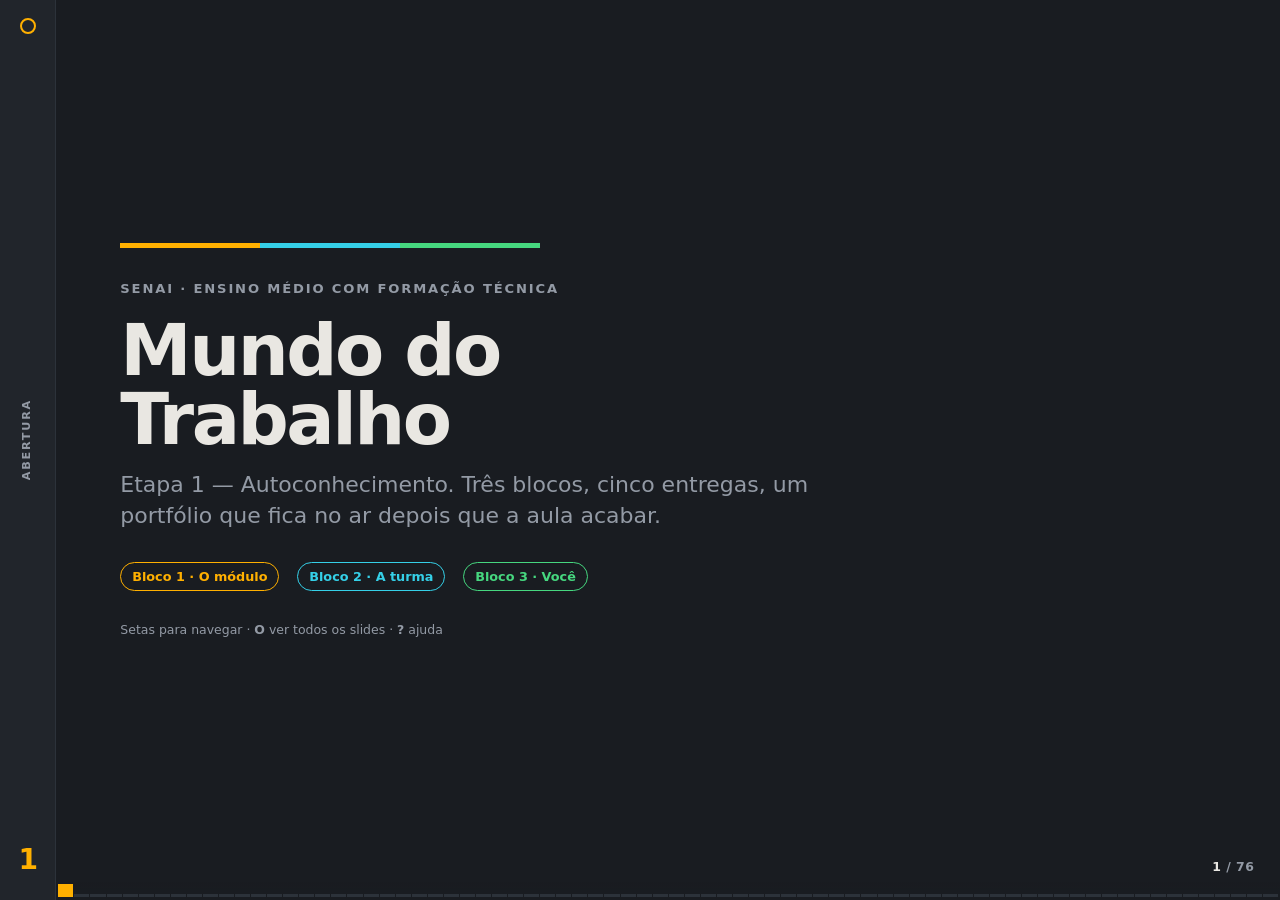
==== commit ba7dc6ac: "Transformar o prompt em cardapio e mostrar duas saidas de IA O slide 19 agora divide o prompt da lan" ====
--- a/index.html
+++ b/index.html
@@ -5,7 +5,7 @@
 <meta name="viewport" content="width=device-width,initial-scale=1">
 <title>Mundo do Trabalho — Etapa 1: Autoconhecimento</title>
 <meta name="description" content="Apresentação da Etapa 1 do módulo Mundo do Trabalho, adaptada para a Geração Alpha.">
-<link rel="stylesheet" href="assets/style.css">
+<link rel="stylesheet" href="assets/style.css?v=4">
 </head>
 <body>
 
@@ -359,33 +359,434 @@
 </section>
 
 <section class="slide" data-block="1" data-blockname="MUNDO DO TRABALHO" data-title="★ O prompt da landing page">
-  <div class="slide__body stack">
+  <div class="slide__body stack" data-tabs>
     <span class="marker marker--digital">BORA LÁ!</span>
-    <h2 class="title">O prompt inicial da sua landing page</h2>
-    <div class="code" id="prompt-landing">Crie uma landing page em um único arquivo index.html (HTML e CSS juntos, sem
-bibliotecas externas) que me apresente. Sobre mim:
-
-- Nome: [SEU NOME]
+    <h2 class="title">O prompt da sua landing page</h2>
+    <p class="lead">Não é um texto pronto, é um <strong>cardápio</strong>. Na parte 1 você preenche, na parte 3 você apaga as opções que não quiser e deixa só uma em cada item. As partes 2 e 4 ficam como estão.</p>
+    <div class="tabs">
+      <button class="tab is-active">1 · Quem eu sou</button>
+      <button class="tab">2 · Estrutura</button>
+      <button class="tab">3 · Estilo</button>
+      <button class="tab">4 · Regras</button>
+    </div>
+    <div class="tabpane is-active"><div class="code">Crie uma landing page de portfólio pessoal em um ÚNICO arquivo index.html
+(HTML, CSS e JavaScript juntos).
+
+════════════════════════════════════════
+PARTE 1 — QUEM EU SOU (preencha tudo com as SUAS palavras)
+════════════════════════════════════════
+- Nome (como quero aparecer): [PREENCHA]
+- Apelido ou nome artístico (opcional): [PREENCHA]
 - Idade e cidade: [PREENCHA]
 - Curso técnico: [PREENCHA]
+- Frase curta que me resume (máx. 12 palavras): [PREENCHA]
 - Três coisas que me definem: [PREENCHA]
 - O que eu quero fazer no futuro: [PREENCHA]
-
-A página precisa ter:
-1. Um topo com meu nome grande, uma frase curta sobre mim e uma foto ou avatar
-2. Uma seção "Sobre mim" com 2 parágrafos
-3. Uma seção "Minhas entregas" com 5 cards, um para cada atividade do módulo:
-   Capa do Meu Álbum, Dashboard Quem Sou Eu, Árvore das Profissões,
-   Âncoras de Carreira, e o Manifesto. Cada card tem título, data,
-   uma linha sobre o que aprendi e um link para a pasta da entrega
-4. Um rodapé com meu contato e o link do meu GitHub
-
-Estilo: [DESCREVA AS CORES E O CLIMA QUE VOCÊ QUER]
-Precisa funcionar bem no celular e ter bom contraste para leitura.</div>
+- Um hobby ou interesse que pouca gente sabe: [PREENCHA]
+- Um detalhe que só existe na MINHA página (ex.: meu time, meu jogo favorito,
+  uma música, um objeto, meu bairro): [PREENCHA]
+- Texto do "Sobre mim" (escreva você, 2 parágrafos curtos): [PREENCHA]
+- Meu GitHub: [PREENCHA]   Contato (e-mail ou Instagram): [PREENCHA]</div></div>
+    <div class="tabpane"><div class="code">════════════════════════════════════════
+PARTE 2 — ESTRUTURA DA PÁGINA
+════════════════════════════════════════
+1. Topo (hero) com meu nome grande, minha frase e uma foto ou avatar
+2. Seção "Sobre mim" com os 2 parágrafos acima
+3. Seção "Minhas entregas" com 5 cards: Capa do Meu Álbum, Dashboard Quem Sou Eu,
+   Árvore das Profissões 2.0, Âncoras de Carreira e Manifesto.
+   Cada card tem: número da entrega, título, data, uma linha sobre o que aprendi,
+   link para a pasta no GitHub e um selo de status ("Concluída" ou "Em breve").
+   Cards "Em breve" ficam com aparência apagada e sem link.
+4. Seção "Manifesto" com espaço para um texto de 400 a 600 palavras
+   (por enquanto use [MANIFESTO AQUI])
+5. Rodapé com contato e link do GitHub</div></div>
+    <div class="tabpane"><div class="code">════════════════════════════════════════
+PARTE 3 — ESTILO (APAGUE as opções que não quiser e deixe SÓ UMA em cada item)
+════════════════════════════════════════
+
+▸ CLIMA GERAL DA PÁGINA
+- Tecnológico e moderno
+- Aconchegante e acolhedor
+- Divertido e colorido
+- Minimalista e elegante
+- Gamer / futurista
+- Artístico e ousado
+- Retrô (anos 80/90)
+
+▸ PALETA DE CORES (fundo / texto / primária / secundária / destaque)
+- Café com Leite (terroso, calmo): #F5EFE6 / #2B211A / #8B5E3C / #C9A27E / #D9481C
+- Neon Noturno (escuro, gamer): #0D0F1A / #E6E8F2 / #00E5FF / #7C3AED / #FF2E88
+- Mata Mineira (natureza, tranquilo): #F1F4EE / #1E2A20 / #2F6B3F / #A7C4A0 / #E0A526
+- Oficina (industrial, técnico): #1C1C1C / #EDEDED / #F5B700 / #5A5A5A / #FF5A1F
+- Papel e Caneta (limpo, sério): #FFFFFF / #111111 / #1D3FBB / #E8E8E8 / #E63946
+- Pôr do Sol Retrô (quente, anos 80): #2A1B3D / #FFF4E0 / #FF7A59 / #FFC857 / #44D9E8
+- Algodão Doce (pastel, leve): #FFF8FB / #2E2A3A / #B983FF / #FFD6E8 / #3BB273
+- Minha própria: fundo [ ] texto [ ] primária [ ] secundária [ ] destaque [ ]
+
+▸ FONTES (títulos + texto, do Google Fonts)
+- Space Grotesk + Inter (tecnológico, limpo)
+- Playfair Display + Source Sans 3 (elegante, estilo revista)
+- Bebas Neue + Roboto (impacto, estilo pôster)
+- Silkscreen + IBM Plex Sans (pixel art nos títulos, jogo antigo)
+- JetBrains Mono + IBM Plex Sans (cara de programador/terminal)
+- Fraunces + Nunito (arredondado, acolhedor)
+- Syne + DM Sans (artístico, diferente)
+- Caveat + Nunito (títulos que parecem escritos à mão)
+
+▸ LAYOUT DO TOPO
+- Centralizado: foto em cima, nome e frase embaixo
+- Dividido: texto à esquerda, foto à direita
+- Tela cheia: nome GIGANTE ocupando a tela, foto pequena
+- Estilo cartão de visita: tudo dentro de um cartão no meio da tela
+
+▸ FORMATO DA FOTO/AVATAR
+- Círculo
+- Forma orgânica (tipo gota/bolha)
+- Hexágono
+- Polaroid levemente inclinada
+- Quadrado com sombra dura deslocada
+
+▸ ELEMENTO INTERATIVO PRINCIPAL (fica no topo)
+- Efeito máquina de escrever que alterna palavras sobre mim
+- Luz que segue o mouse (no celular, segue o toque)
+- Partículas ligadas por linhas que reagem ao mouse (constelação)
+- Terminal falso que "digita" comandos e mostra informações sobre mim
+- Foto que inclina em 3D quando passo o mouse
+- Nome que aparece "embaralhado" e vai se decifrando letra por letra
+- Interruptor de luz: a página começa escura e acende ao clicar
+- Disco de vinil girando atrás da minha foto (conecta com a Capa do Álbum)
+- Fundo com gradiente que se move devagar
+
+▸ FUNDO DA PÁGINA
+- Cor sólida
+- Papel quadriculado (linhas finas)
+- Pontilhado
+- Textura granulada (ruído leve)
+- Manchas de cor desfocadas
+- Trilhas de placa de circuito bem sutis
+
+▸ ESTILO DOS CARDS DAS ENTREGAS
+- Vidro fosco (transparente com desfoque)
+- Brutalista (borda grossa preta + sombra dura, sem desfoque)
+- Polaroid (moldura branca com legenda embaixo)
+- Capa de disco (o card é quadrado e um vinil "sai" dele no hover)
+- Vira-card (frente com título, verso com detalhes ao clicar)
+- Ingresso de show (bordas recortadas e picote)
+- Janela de terminal (barrinha com 3 bolinhas no topo)
+- Pasta de arquivo (com aba em cima)
+- Post-it colado com fita
+
+▸ DISPOSIÇÃO DOS CARDS
+- Grade (2 ou 3 por linha)
+- Linha do tempo vertical (um embaixo do outro, com linha ligando)
+- Carrossel horizontal (arrastar para o lado)
+- Mosaico (tamanhos diferentes, estilo painel)
+
+▸ EFEITO AO PASSAR O MOUSE NO CARD
+- Sobe um pouco e a sombra aumenta
+- Inclina em 3D
+- Borda colorida que gira em volta
+- Um brilho atravessa o card
+- Cores se invertem
+- Zoom leve na imagem
+
+▸ ANIMAÇÃO AO ROLAR A PÁGINA (como as seções aparecem)
+- Surgem de baixo para cima suavemente
+- Entram alternando pela esquerda e pela direita
+- Começam borradas e ficam nítidas
+- Cortina que se abre revelando o conteúdo
+- Aparecem em sequência, um card de cada vez
+- Nenhuma (tudo já aparece parado)
+
+▸ DIVISÓRIA ENTRE SEÇÕES
+- Linha fina
+- Onda
+- Corte diagonal
+- Zigue-zague
+- Nenhuma, só espaço
+
+▸ MENU DE NAVEGAÇÃO
+- Barra fixa no topo
+- Pílula flutuante embaixo da tela (estilo aplicativo)
+- Bolinhas na lateral indicando a seção atual
+- Menu hambúrguer que abre em tela cheia
+- Sem menu, só botão "voltar ao topo"
+
+▸ ESTILO DOS BOTÕES/LINKS
+- Pílula arredondada
+- Quadrado com sombra dura
+- Contorno que se preenche no hover
+- Texto com sublinhado animado
+
+▸ TEMA CLARO/ESCURO
+- Botão para alternar
+- Segue o tema do celular/computador
+- Só claro
+- Só escuro
+
+▸ SEÇÃO DO MANIFESTO
+- Coluna estreita estilo artigo, com a primeira letra gigante
+- Com uma frase de destaque em tamanho grande no meio
+- Recolhido com botão "Ler manifesto completo"
+- Fundo com a cor primária e texto invertido
+
+▸ DETALHE EXTRA (microinteração)
+- Barra de progresso de leitura no topo
+- Cursor personalizado
+- Confete ao clicar no meu nome
+- Easter egg secreto (sequência de teclas que muda algo na página)
+- Contador "você está aqui há X segundos"
+- Nenhum
+
+▸ TOM DOS TEXTOS DA INTERFACE (títulos de seção, botões)
+- Formal
+- Descontraído
+- Bem-humorado
+- Poético</div></div>
+    <div class="tabpane"><div class="code">════════════════════════════════════════
+PARTE 4 — REGRAS (NÃO APAGUE)
+════════════════════════════════════════
+- NÃO invente nada sobre mim: nada de números, depoimentos, prêmios,
+  barras de "90% em Python" ou habilidades que eu não listei.
+  Se faltar texto, escreva [PREENCHER] no lugar.
+- NÃO use frases prontas como "apaixonado por tecnologia",
+  "transformando ideias em realidade" ou "Olá, mundo!".
+  Use as minhas palavras da Parte 1.
+- Use EXATAMENTE a paleta e as fontes que escolhi. Declare as cores como
+  variáveis CSS no :root.
+- Nada de gradiente roxo/azul ou emojis espalhados, a não ser que eu tenha escolhido.
+- O "detalhe que só existe na minha página" precisa aparecer de forma visível.
+- Animações suaves (entre 0,3 s e 0,8 s) e desligadas para quem ativou
+  "reduzir movimento" (prefers-reduced-motion).
+- Contraste bom para leitura (mínimo WCAG AA).
+- Precisa funcionar bem no celular (teste mental em 360 px de largura).
+- HTML semântico (header, main, section, footer) e texto alternativo nas imagens.
+- Comente o código em português, explicando o que cada bloco faz,
+  porque eu preciso entender tudo o que vou publicar.
+- No fim da resposta, liste o que eu ainda preciso trocar
+  (foto, links, textos marcados com [PREENCHER]).</div></div>
     <div class="copyrow">
-      <button class="btn btn--digital" data-copy="prompt-landing">Copiar prompt</button>
+      <button class="btn btn--digital" data-copy="prompt-landing">Copiar prompt inteiro</button>
       <span class="copyrow__ok">Copiado</span>
-      <span class="tiny">Preencha os campos entre colchetes antes de enviar. Prompt genérico gera página genérica.</span>
+      <span class="tiny">Copia as quatro partes de uma vez. Prompt genérico gera página genérica.</span>
+    </div>
+    <div id="prompt-landing" hidden>Crie uma landing page de portfólio pessoal em um ÚNICO arquivo index.html
+(HTML, CSS e JavaScript juntos).
+
+════════════════════════════════════════
+PARTE 1 — QUEM EU SOU (preencha tudo com as SUAS palavras)
+════════════════════════════════════════
+- Nome (como quero aparecer): [PREENCHA]
+- Apelido ou nome artístico (opcional): [PREENCHA]
+- Idade e cidade: [PREENCHA]
+- Curso técnico: [PREENCHA]
+- Frase curta que me resume (máx. 12 palavras): [PREENCHA]
+- Três coisas que me definem: [PREENCHA]
+- O que eu quero fazer no futuro: [PREENCHA]
+- Um hobby ou interesse que pouca gente sabe: [PREENCHA]
+- Um detalhe que só existe na MINHA página (ex.: meu time, meu jogo favorito,
+  uma música, um objeto, meu bairro): [PREENCHA]
+- Texto do "Sobre mim" (escreva você, 2 parágrafos curtos): [PREENCHA]
+- Meu GitHub: [PREENCHA]   Contato (e-mail ou Instagram): [PREENCHA]
+
+════════════════════════════════════════
+PARTE 2 — ESTRUTURA DA PÁGINA
+════════════════════════════════════════
+1. Topo (hero) com meu nome grande, minha frase e uma foto ou avatar
+2. Seção "Sobre mim" com os 2 parágrafos acima
+3. Seção "Minhas entregas" com 5 cards: Capa do Meu Álbum, Dashboard Quem Sou Eu,
+   Árvore das Profissões 2.0, Âncoras de Carreira e Manifesto.
+   Cada card tem: número da entrega, título, data, uma linha sobre o que aprendi,
+   link para a pasta no GitHub e um selo de status ("Concluída" ou "Em breve").
+   Cards "Em breve" ficam com aparência apagada e sem link.
+4. Seção "Manifesto" com espaço para um texto de 400 a 600 palavras
+   (por enquanto use [MANIFESTO AQUI])
+5. Rodapé com contato e link do GitHub
+
+════════════════════════════════════════
+PARTE 3 — ESTILO (APAGUE as opções que não quiser e deixe SÓ UMA em cada item)
+════════════════════════════════════════
+
+▸ CLIMA GERAL DA PÁGINA
+- Tecnológico e moderno
+- Aconchegante e acolhedor
+- Divertido e colorido
+- Minimalista e elegante
+- Gamer / futurista
+- Artístico e ousado
+- Retrô (anos 80/90)
+
+▸ PALETA DE CORES (fundo / texto / primária / secundária / destaque)
+- Café com Leite (terroso, calmo): #F5EFE6 / #2B211A / #8B5E3C / #C9A27E / #D9481C
+- Neon Noturno (escuro, gamer): #0D0F1A / #E6E8F2 / #00E5FF / #7C3AED / #FF2E88
+- Mata Mineira (natureza, tranquilo): #F1F4EE / #1E2A20 / #2F6B3F / #A7C4A0 / #E0A526
+- Oficina (industrial, técnico): #1C1C1C / #EDEDED / #F5B700 / #5A5A5A / #FF5A1F
+- Papel e Caneta (limpo, sério): #FFFFFF / #111111 / #1D3FBB / #E8E8E8 / #E63946
+- Pôr do Sol Retrô (quente, anos 80): #2A1B3D / #FFF4E0 / #FF7A59 / #FFC857 / #44D9E8
+- Algodão Doce (pastel, leve): #FFF8FB / #2E2A3A / #B983FF / #FFD6E8 / #3BB273
+- Minha própria: fundo [ ] texto [ ] primária [ ] secundária [ ] destaque [ ]
+
+▸ FONTES (títulos + texto, do Google Fonts)
+- Space Grotesk + Inter (tecnológico, limpo)
+- Playfair Display + Source Sans 3 (elegante, estilo revista)
+- Bebas Neue + Roboto (impacto, estilo pôster)
+- Silkscreen + IBM Plex Sans (pixel art nos títulos, jogo antigo)
+- JetBrains Mono + IBM Plex Sans (cara de programador/terminal)
+- Fraunces + Nunito (arredondado, acolhedor)
+- Syne + DM Sans (artístico, diferente)
+- Caveat + Nunito (títulos que parecem escritos à mão)
+
+▸ LAYOUT DO TOPO
+- Centralizado: foto em cima, nome e frase embaixo
+- Dividido: texto à esquerda, foto à direita
+- Tela cheia: nome GIGANTE ocupando a tela, foto pequena
+- Estilo cartão de visita: tudo dentro de um cartão no meio da tela
+
+▸ FORMATO DA FOTO/AVATAR
+- Círculo
+- Forma orgânica (tipo gota/bolha)
+- Hexágono
+- Polaroid levemente inclinada
+- Quadrado com sombra dura deslocada
+
+▸ ELEMENTO INTERATIVO PRINCIPAL (fica no topo)
+- Efeito máquina de escrever que alterna palavras sobre mim
+- Luz que segue o mouse (no celular, segue o toque)
+- Partículas ligadas por linhas que reagem ao mouse (constelação)
+- Terminal falso que "digita" comandos e mostra informações sobre mim
+- Foto que inclina em 3D quando passo o mouse
+- Nome que aparece "embaralhado" e vai se decifrando letra por letra
+- Interruptor de luz: a página começa escura e acende ao clicar
+- Disco de vinil girando atrás da minha foto (conecta com a Capa do Álbum)
+- Fundo com gradiente que se move devagar
+
+▸ FUNDO DA PÁGINA
+- Cor sólida
+- Papel quadriculado (linhas finas)
+- Pontilhado
+- Textura granulada (ruído leve)
+- Manchas de cor desfocadas
+- Trilhas de placa de circuito bem sutis
+
+▸ ESTILO DOS CARDS DAS ENTREGAS
+- Vidro fosco (transparente com desfoque)
+- Brutalista (borda grossa preta + sombra dura, sem desfoque)
+- Polaroid (moldura branca com legenda embaixo)
+- Capa de disco (o card é quadrado e um vinil "sai" dele no hover)
+- Vira-card (frente com título, verso com detalhes ao clicar)
+- Ingresso de show (bordas recortadas e picote)
+- Janela de terminal (barrinha com 3 bolinhas no topo)
+- Pasta de arquivo (com aba em cima)
+- Post-it colado com fita
+
+▸ DISPOSIÇÃO DOS CARDS
+- Grade (2 ou 3 por linha)
+- Linha do tempo vertical (um embaixo do outro, com linha ligando)
+- Carrossel horizontal (arrastar para o lado)
+- Mosaico (tamanhos diferentes, estilo painel)
+
+▸ EFEITO AO PASSAR O MOUSE NO CARD
+- Sobe um pouco e a sombra aumenta
+- Inclina em 3D
+- Borda colorida que gira em volta
+- Um brilho atravessa o card
+- Cores se invertem
+- Zoom leve na imagem
+
+▸ ANIMAÇÃO AO ROLAR A PÁGINA (como as seções aparecem)
+- Surgem de baixo para cima suavemente
+- Entram alternando pela esquerda e pela direita
+- Começam borradas e ficam nítidas
+- Cortina que se abre revelando o conteúdo
+- Aparecem em sequência, um card de cada vez
+- Nenhuma (tudo já aparece parado)
+
+▸ DIVISÓRIA ENTRE SEÇÕES
+- Linha fina
+- Onda
+- Corte diagonal
+- Zigue-zague
+- Nenhuma, só espaço
+
+▸ MENU DE NAVEGAÇÃO
+- Barra fixa no topo
+- Pílula flutuante embaixo da tela (estilo aplicativo)
+- Bolinhas na lateral indicando a seção atual
+- Menu hambúrguer que abre em tela cheia
+- Sem menu, só botão "voltar ao topo"
+
+▸ ESTILO DOS BOTÕES/LINKS
+- Pílula arredondada
+- Quadrado com sombra dura
+- Contorno que se preenche no hover
+- Texto com sublinhado animado
+
+▸ TEMA CLARO/ESCURO
+- Botão para alternar
+- Segue o tema do celular/computador
+- Só claro
+- Só escuro
+
+▸ SEÇÃO DO MANIFESTO
+- Coluna estreita estilo artigo, com a primeira letra gigante
+- Com uma frase de destaque em tamanho grande no meio
+- Recolhido com botão "Ler manifesto completo"
+- Fundo com a cor primária e texto invertido
+
+▸ DETALHE EXTRA (microinteração)
+- Barra de progresso de leitura no topo
+- Cursor personalizado
+- Confete ao clicar no meu nome
+- Easter egg secreto (sequência de teclas que muda algo na página)
+- Contador "você está aqui há X segundos"
+- Nenhum
+
+▸ TOM DOS TEXTOS DA INTERFACE (títulos de seção, botões)
+- Formal
+- Descontraído
+- Bem-humorado
+- Poético
+
+════════════════════════════════════════
+PARTE 4 — REGRAS (NÃO APAGUE)
+════════════════════════════════════════
+- NÃO invente nada sobre mim: nada de números, depoimentos, prêmios,
+  barras de "90% em Python" ou habilidades que eu não listei.
+  Se faltar texto, escreva [PREENCHER] no lugar.
+- NÃO use frases prontas como "apaixonado por tecnologia",
+  "transformando ideias em realidade" ou "Olá, mundo!".
+  Use as minhas palavras da Parte 1.
+- Use EXATAMENTE a paleta e as fontes que escolhi. Declare as cores como
+  variáveis CSS no :root.
+- Nada de gradiente roxo/azul ou emojis espalhados, a não ser que eu tenha escolhido.
+- O "detalhe que só existe na minha página" precisa aparecer de forma visível.
+- Animações suaves (entre 0,3 s e 0,8 s) e desligadas para quem ativou
+  "reduzir movimento" (prefers-reduced-motion).
+- Contraste bom para leitura (mínimo WCAG AA).
+- Precisa funcionar bem no celular (teste mental em 360 px de largura).
+- HTML semântico (header, main, section, footer) e texto alternativo nas imagens.
+- Comente o código em português, explicando o que cada bloco faz,
+  porque eu preciso entender tudo o que vou publicar.
+- No fim da resposta, liste o que eu ainda preciso trocar
+  (foto, links, textos marcados com [PREENCHER]).</div>
+  </div>
+</section>
+
+<section class="slide" data-block="1" data-blockname="MUNDO DO TRABALHO" data-title="★ O mesmo prompt, duas IAs">
+  <div class="slide__body stack">
+    <h2 class="title">O mesmo prompt, duas IAs</h2>
+    <p class="lead">Um estudante preencheu o cardápio <strong>uma vez só</strong> e mandou o texto idêntico para duas IAs. As duas abrem com a luz apagada: <strong>clique no interruptor dentro da prévia</strong>.</p>
+    <div class="grid grid-2">
+      <div class="preview">
+        <p class="panel__head">Saída A</p>
+        <iframe class="preview__frame" src="exemplos/portfolio-claude.html" title="Página de exemplo gerada pela primeira IA" loading="lazy"></iframe>
+        <a class="btn btn--digital" href="exemplos/portfolio-claude.html" target="_blank" rel="noopener">Abrir em tela cheia</a>
+      </div>
+      <div class="preview">
+        <p class="panel__head">Saída B</p>
+        <iframe class="preview__frame" src="exemplos/portfolio-gemini.html" title="Página de exemplo gerada pela segunda IA" loading="lazy"></iframe>
+        <a class="btn btn--digital" href="exemplos/portfolio-gemini.html" target="_blank" rel="noopener">Abrir em tela cheia</a>
+      </div>
     </div>
   </div>
 </section>
@@ -1577,6 +1978,6 @@
   </div>
 </div>
 
-<script src="assets/app.js"></script>
+<script src="assets/app.js?v=4"></script>
 </body>
 </html>
--- a/assets/style.css
+++ b/assets/style.css
@@ -356,11 +356,13 @@
   font:inherit;color:inherit;
   text-align:left;
   min-height:clamp(150px,22vh,260px);
+  /* grid faz o .flip__inner esticar ate a altura do botao. Sem isso o
+     botao nao tem altura definida, o height:100% do filho nao resolve e
+     as faces absolutas colapsam. */
+  display:grid;
 }
 .flip__inner{
   position:relative;
-  width:100%;height:100%;
-  min-height:inherit;
   transition:transform .48s var(--ease);
   transform-style:preserve-3d;
 }
@@ -466,6 +468,19 @@
 }
 .code .c-key{color:var(--digital)}
 .code .c-dim{color:var(--zinc)}
+
+/* --- Previa de pagina de exemplo ---------------------------------------- */
+.preview{display:flex;flex-direction:column;gap:.7em;min-width:0}
+.preview__frame{
+  display:block;
+  width:100%;
+  height:clamp(190px,36vh,420px);
+  border:1px solid var(--edge-soft);
+  border-left:4px solid var(--digital);
+  background:var(--panel-2);
+  color-scheme:light dark;
+}
+.preview .btn{align-self:start}
 
 .copyrow{display:flex;align-items:center;gap:.8em;flex-wrap:wrap}
 .copyrow__ok{color:var(--voce);font-weight:700;font-size:.92rem;opacity:0;transition:opacity .2s}
@@ -781,6 +796,7 @@
   .list{gap:clamp(6px,.9vh,12px)}
   .list li{font-size:clamp(.94rem,1.24vw,1.3rem);line-height:1.34}
   .code{max-height:44vh;font-size:clamp(.72rem,.88vw,.95rem);line-height:1.5}
+  .preview__frame{height:clamp(150px,30vh,320px)}
   .panel{padding:clamp(10px,1.3vw,20px) clamp(12px,1.6vw,24px)}
   .flip{min-height:clamp(120px,19vh,210px)}
   .carousel{min-height:clamp(120px,20vh,210px);padding:clamp(16px,2.4vw,34px)}
